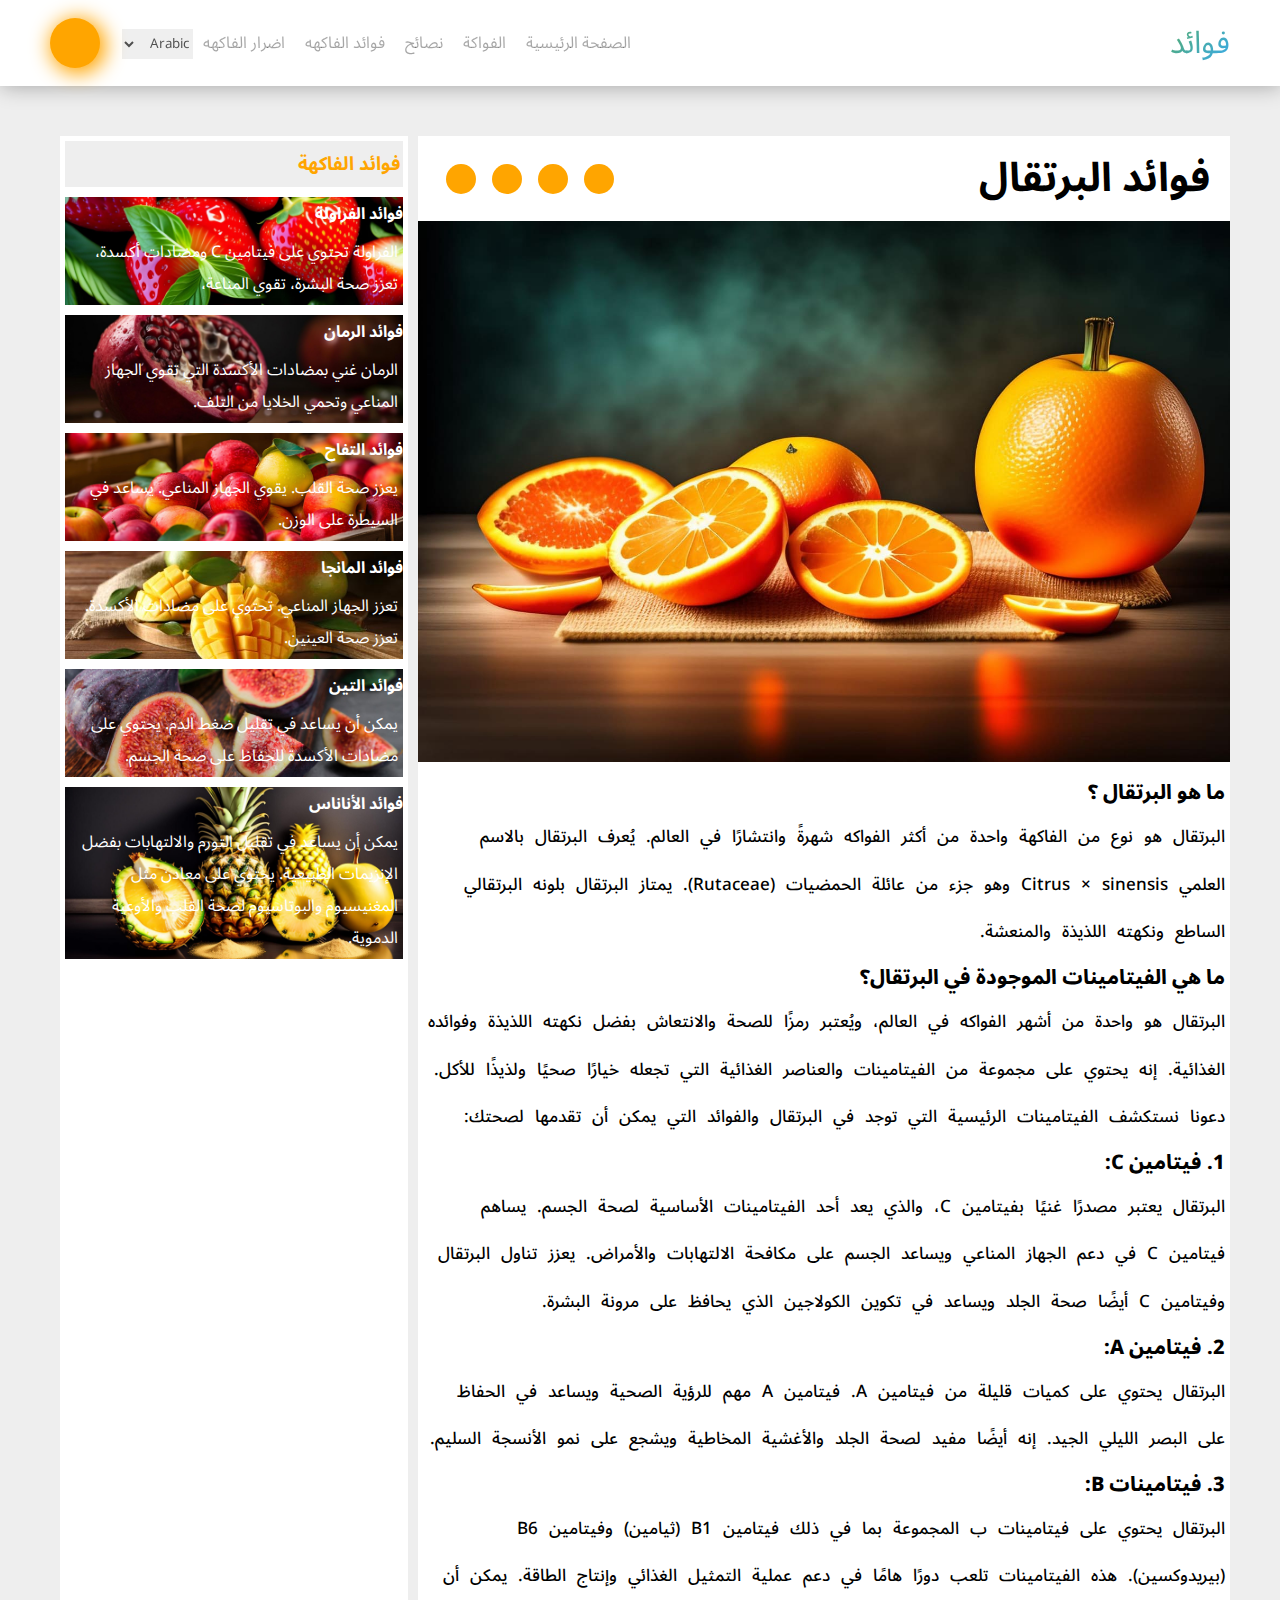
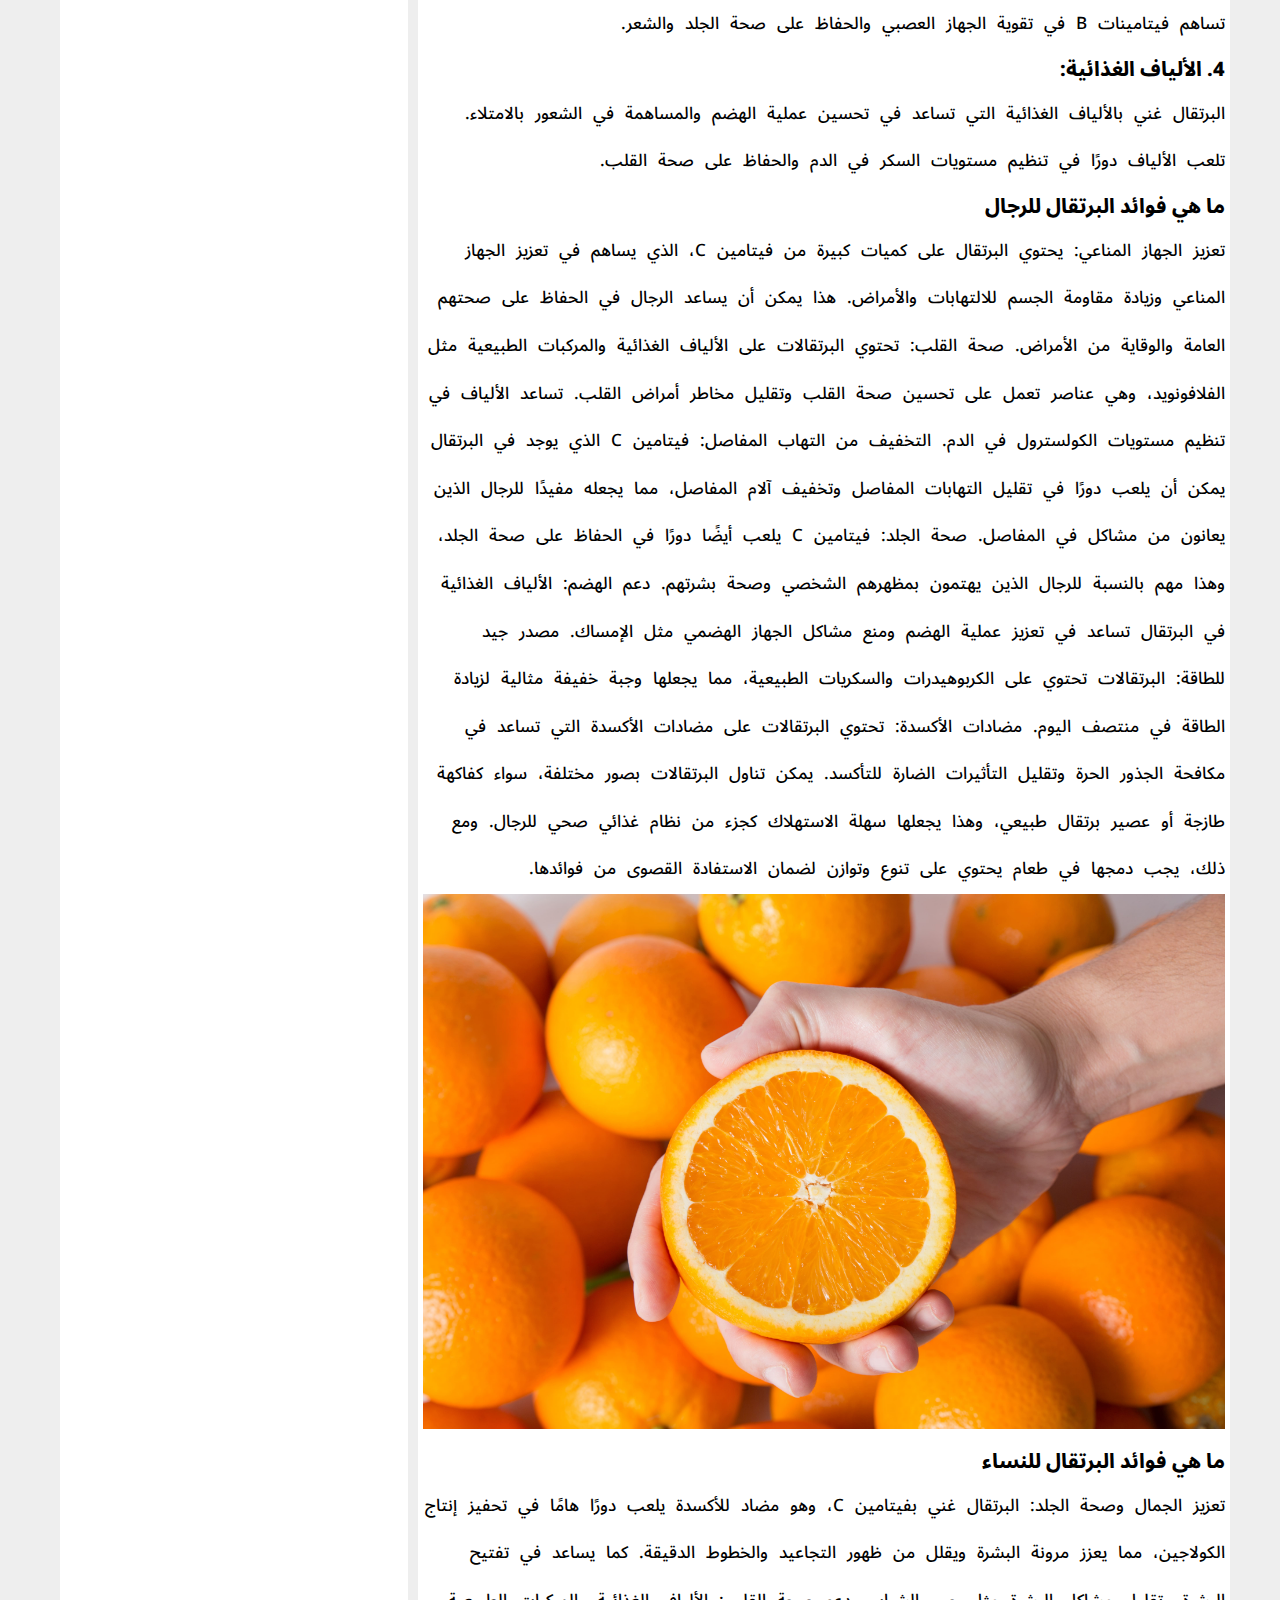
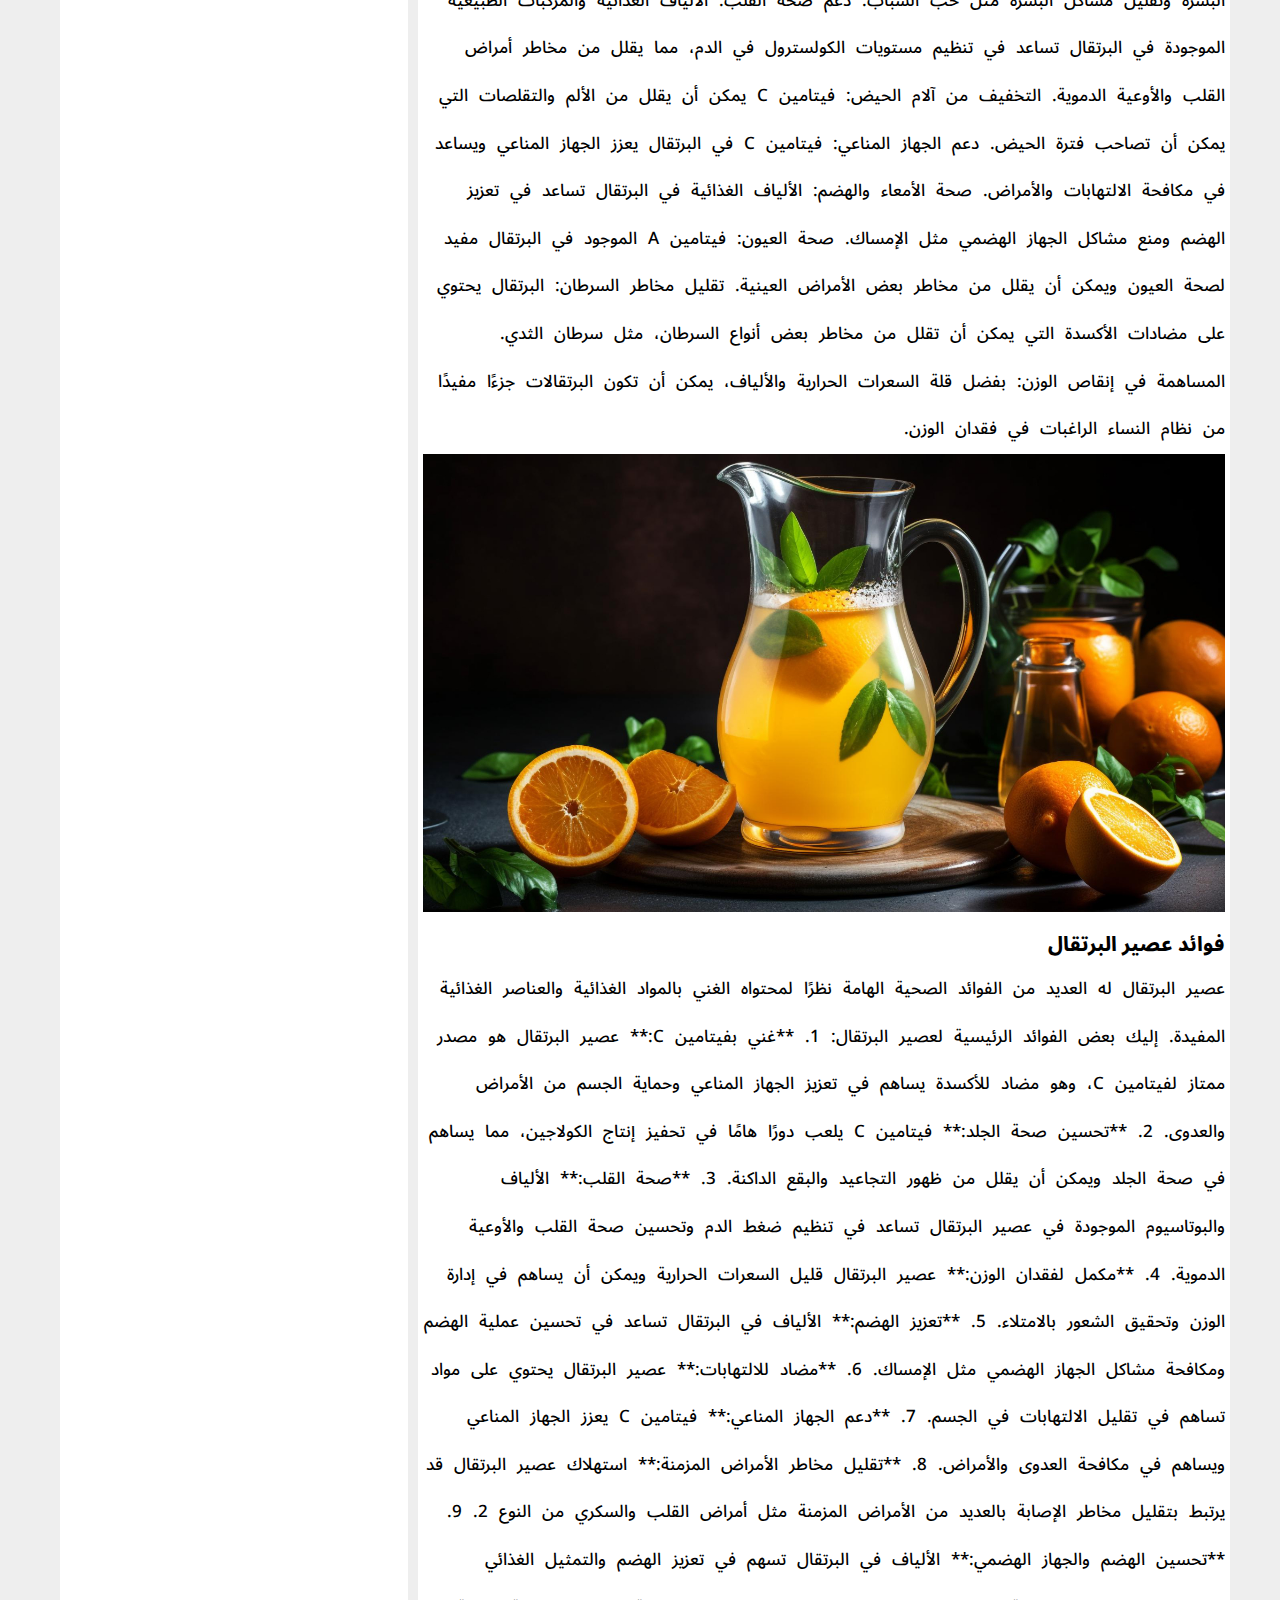
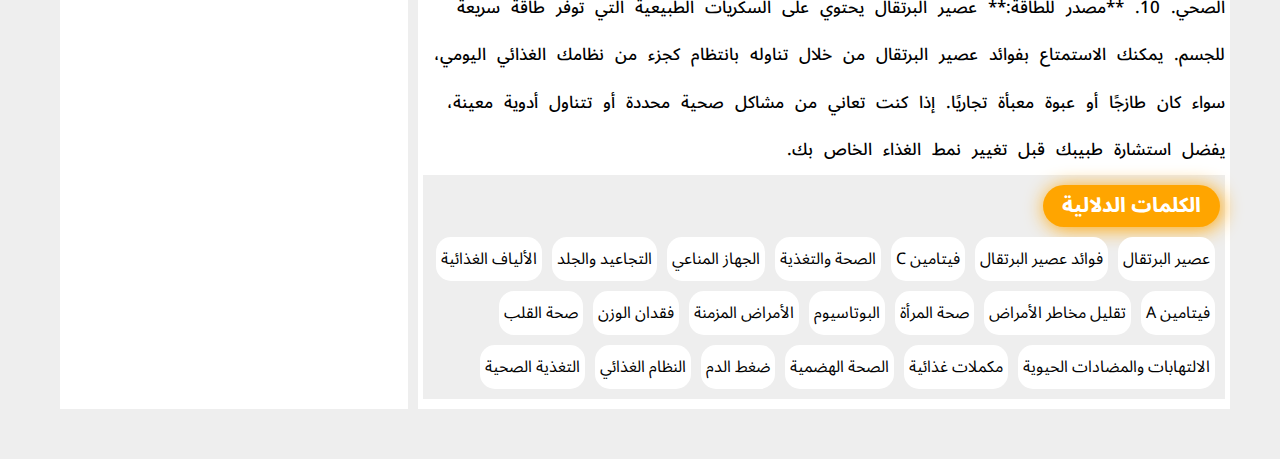
==== index.html @ cec89ca3 "Update index.html" ====
<!DOCTYPE html>
<html lang="en" dir="rtl">

<head>
    <meta charset="UTF-8">
    <meta http-equiv="X-UA-Compatible" content="IE=edge">
    <meta name="viewport" content="width=device-width, initial-scale=1.0">
    <meta name="keywords" content="fawayid,فوائد,فوائد الطعام,فوائد البرتقال,البرتقال,فوائد البرتقال,فوائد البرتقال للحامل,فوائد البرتقال للبشرة,فوائد البرتقال للرجيم,فوائد البرتقال للجسم,فوائد البرتقال على الريق,ما فوائد البرتقال,البرتقال,فوائد عصير البرتقال,فوائد البرتقال للاطفال,فوائد قشر البرتقال,فوائد البرتقال الصحية,فوائد البرتقال للبطن,فوائد البرتقال للحديد,فوائد البرتقال واضراره,فوائد البرتقال للوجه,فوائد البرتقال الاخضر,فوائد البرتقال للعظام,فوائد البرتقال للتخسيس">
    <meta name="description"
        content="استكشف فوائد البرتقال على موقعنا. تعرف على التغذية والفيتامينات والاستخدامات الصحية والمزيد حول هذه الفاكهة اللذيذة. مصدرك الموثوق للمعلومات حول فوائد البرتقال">
    <link href="image/logo.png" rel="shortcut icon" type="image/x-icon">
    <!-- Google fonts -->
    <link rel="preconnect" href="https://fonts.googleapis.com">
    <link rel="preconnect" href="https://fonts.gstatic.com" crossorigin>
    <link
        href="https://fonts.googleapis.com/css2?family=Noto+Sans+Arabic:wght@100;200;300;400;500;600;700;800;900&display=swap"
        rel="stylesheet">
    <!-- Google fonts -->
    <!-- google search console -->
    <meta name="google-site-verification" content="3i0JXcy5_6lZoSIULIXOXVSjyvXF5eClgL_O2r04wRU" />
    <!-- google search console -->
    <!-- fontAwesome -->
    <link rel="stylesheet" href="https://cdnjs.cloudflare.com/ajax/libs/font-awesome/6.4.2/css/all.min.css"
        integrity="sha512-z3gLpd7yknf1YoNbCzqRKc4qyor8gaKU1qmn+CShxbuBusANI9QpRohGBreCFkKxLhei6S9CQXFEbbKuqLg0DA=="
        crossorigin="anonymous" referrerpolicy="no-referrer" />
    <!-- fontAwesome -->
    <!--pintrest-->
    <meta name="p:domain_verify" content="567fb315764d11c21e58f1eda52925be"/>
    <!-- Css file -->
    <link rel="stylesheet" href="CSS/style.css">
    <!-- Css file -->
    <title>fawayid</title>
</head>

<body>
    <header>
        <div class="container">
            <a href="index.html" class="logo">فوائد</a>
            <nav>
                <a href="#" class="X"><i class="fa-regular fa-circle-xmark"></i></a>
                <ul>
                    <li><a href="index.html" data-name="الصفحة الرئيسية">الصفحة الرئيسية</a></li>
                    <li><a href="#" data-name="الفواكة">الفواكة</a></li>
                    <li><a href="#" data-name="نصائح">نصائح</a></li>
                    <li><a href="#" data-name="فوائد الفاكهه">فوائد الفاكهه</a></li>
                    <li><a href="#" data-name="اضرار الفاكهه">اضرار الفاكهه</a></li>
                    <li>
                        <select>
                            <label>
                                <option>Arabic</option>

                            </label>
                            <label>
                                <option>English</option>
                            </label>
                        </select>
                    </li>
                </ul>

                <a href="#" class="d"><i class="fa-regular fa-sun"></i></a>
            </nav>
            <a href="#" class="bars"><i class="fa-solid fa-bars-staggered"></i></a>
        </div>
    </header>
    <div class="landing sec">
        <div class="container">
            <div class="right">
                <div class="head">
                    <h1>فوائد البرتقال</h1>
                    <div class="socil">
                        <a href="https://www.facebook.com/profile.php?id=61550558314764"><i
                                class="fa-brands fa-facebook-f"></i></a>
                        <a href="https://wa.me/message/VEECFUSN2TPTF1"><i class="fa-brands fa-whatsapp"></i></a>
                        <a href="https://instagram.com/avnuhfhj332023?igshid=OGQ5ZDc2ODk2ZA=="><i
                                class="fa-brands fa-instagram"></i></a>
                        <a href="https://twitter.com/Ahmed676476"><i class="fa-brands fa-twitter"></i></a>
                    </div>
                </div>
                <img src="image/orange.jpg" alt="orange" width="100%" height="auto" />
                <div class="body">
                    <h4 class="bold">ما هو البرتقال ؟</h4>
                    <p class="p">البرتقال هو نوع من الفاكهة واحدة من أكثر الفواكه شهرةً وانتشارًا في العالم. يُعرف
                        البرتقال بالاسم
                        العلمي Citrus ×
                        sinensis وهو جزء من عائلة الحمضيات (Rutaceae). يمتاز البرتقال بلونه البرتقالي الساطع ونكهته
                        اللذيذة
                        والمنعشة.
                    </p>
                    <h4 class="bold">ما هي الفيتامينات الموجودة في البرتقال؟</h4>
                    <p class="p">البرتقال هو واحدة من أشهر الفواكه في العالم، ويُعتبر رمزًا للصحة والانتعاش بفضل نكهته
                        اللذيذة وفوائده الغذائية. إنه
                        يحتوي على مجموعة من الفيتامينات والعناصر الغذائية التي تجعله خيارًا صحيًا ولذيذًا للأكل. دعونا
                        نستكشف الفيتامينات
                        الرئيسية التي توجد في البرتقال والفوائد التي يمكن أن تقدمها لصحتك:</p>
                    <h4 class="bold">1. فيتامين C:</h4>
                    <p class="p">البرتقال يعتبر مصدرًا غنيًا بفيتامين C، والذي يعد أحد الفيتامينات الأساسية لصحة الجسم.
                        يساهم فيتامين C في دعم الجهاز المناعي ويساعد الجسم على مكافحة الالتهابات والأمراض.
                        يعزز تناول البرتقال وفيتامين C أيضًا صحة الجلد ويساعد في تكوين الكولاجين الذي يحافظ على مرونة
                        البشرة.
                    </p>
                    <h4 class="bold">2. فيتامين A:</h4>
                    <p class="p">البرتقال يحتوي على كميات قليلة من فيتامين A.
                        فيتامين A مهم للرؤية الصحية ويساعد في الحفاظ على البصر الليلي الجيد.
                        إنه أيضًا مفيد لصحة الجلد والأغشية المخاطية ويشجع على نمو الأنسجة السليم.
                    </p>
                    <h4 class="bold">3. فيتامينات B:</h4>
                    <p class="p">البرتقال يحتوي على فيتامينات ب المجموعة بما في ذلك فيتامين B1 (ثيامين) وفيتامين B6
                        (بيريدوكسين).
                        هذه الفيتامينات تلعب دورًا هامًا في دعم عملية التمثيل الغذائي وإنتاج الطاقة.
                        يمكن أن تساهم فيتامينات B في تقوية الجهاز العصبي والحفاظ على صحة الجلد والشعر.
                    </p>
                    <h4 class="bold">4. الألياف الغذائية:</h4>
                    <p class="p">البرتقال غني بالألياف الغذائية التي تساعد في تحسين عملية الهضم والمساهمة في الشعور
                        بالامتلاء.
                        تلعب الألياف دورًا في تنظيم مستويات السكر في الدم والحفاظ على صحة القلب.
                    </p>
                    <h4 class="bold">ما هي فوائد البرتقال للرجال</h4>
                    <p class="p">تعزيز الجهاز المناعي: يحتوي البرتقال على كميات كبيرة من فيتامين C، الذي يساهم في تعزيز
                        الجهاز المناعي وزيادة مقاومة
                        الجسم للالتهابات والأمراض. هذا يمكن أن يساعد الرجال في الحفاظ على صحتهم العامة والوقاية من
                        الأمراض.

                        صحة القلب: تحتوي البرتقالات على الألياف الغذائية والمركبات الطبيعية مثل الفلافونويد، وهي عناصر
                        تعمل على تحسين صحة القلب
                        وتقليل مخاطر أمراض القلب. تساعد الألياف في تنظيم مستويات الكولسترول في الدم.

                        التخفيف من التهاب المفاصل: فيتامين C الذي يوجد في البرتقال يمكن أن يلعب دورًا في تقليل التهابات
                        المفاصل وتخفيف آلام
                        المفاصل، مما يجعله مفيدًا للرجال الذين يعانون من مشاكل في المفاصل.

                        صحة الجلد: فيتامين C يلعب أيضًا دورًا في الحفاظ على صحة الجلد، وهذا مهم بالنسبة للرجال الذين
                        يهتمون بمظهرهم الشخصي وصحة
                        بشرتهم.

                        دعم الهضم: الألياف الغذائية في البرتقال تساعد في تعزيز عملية الهضم ومنع مشاكل الجهاز الهضمي مثل
                        الإمساك.

                        مصدر جيد للطاقة: البرتقالات تحتوي على الكربوهيدرات والسكريات الطبيعية، مما يجعلها وجبة خفيفة
                        مثالية لزيادة الطاقة في
                        منتصف اليوم.

                        مضادات الأكسدة: تحتوي البرتقالات على مضادات الأكسدة التي تساعد في مكافحة الجذور الحرة وتقليل
                        التأثيرات الضارة للتأكسد.

                        يمكن تناول البرتقالات بصور مختلفة، سواء كفاكهة طازجة أو عصير برتقال طبيعي، وهذا يجعلها سهلة
                        الاستهلاك كجزء من نظام غذائي
                        صحي للرجال. ومع ذلك، يجب دمجها في طعام يحتوي على تنوع وتوازن لضمان الاستفادة القصوى من فوائدها.
                    </p>
                    <img src="image/orange-2.jpg" alt="orange" width="100%" height="auto">
                    <h4 class="bold">ما هي فوائد البرتقال للنساء</h4>
                    <p class="p">تعزيز الجمال وصحة الجلد: البرتقال غني بفيتامين C، وهو مضاد للأكسدة يلعب دورًا هامًا في
                        تحفيز إنتاج الكولاجين، مما يعزز
                        مرونة البشرة ويقلل من ظهور التجاعيد والخطوط الدقيقة. كما يساعد في تفتيح البشرة وتقليل مشاكل
                        البشرة مثل حب الشباب.

                        دعم صحة القلب: الألياف الغذائية والمركبات الطبيعية الموجودة في البرتقال تساعد في تنظيم مستويات
                        الكولسترول في الدم، مما
                        يقلل من مخاطر أمراض القلب والأوعية الدموية.

                        التخفيف من آلام الحيض: فيتامين C يمكن أن يقلل من الألم والتقلصات التي يمكن أن تصاحب فترة الحيض.

                        دعم الجهاز المناعي: فيتامين C في البرتقال يعزز الجهاز المناعي ويساعد في مكافحة الالتهابات
                        والأمراض.

                        صحة الأمعاء والهضم: الألياف الغذائية في البرتقال تساعد في تعزيز الهضم ومنع مشاكل الجهاز الهضمي
                        مثل الإمساك.

                        صحة العيون: فيتامين A الموجود في البرتقال مفيد لصحة العيون ويمكن أن يقلل من مخاطر بعض الأمراض
                        العينية.

                        تقليل مخاطر السرطان: البرتقال يحتوي على مضادات الأكسدة التي يمكن أن تقلل من مخاطر بعض أنواع
                        السرطان، مثل سرطان الثدي.

                        المساهمة في إنقاص الوزن: بفضل قلة السعرات الحرارية والألياف، يمكن أن تكون البرتقالات جزءًا
                        مفيدًا من نظام النساء
                        الراغبات في فقدان الوزن.
                    </p>
                    <img src="image/juice.jpg" alt="juice width=" 100%" height="auto">
                    <h4 class=" bold">فوائد عصير البرتقال</h4>
                    <p class="p">
                        عصير البرتقال له العديد من الفوائد الصحية الهامة نظرًا لمحتواه الغني بالمواد الغذائية والعناصر
                        الغذائية المفيدة. إليك
                        بعض الفوائد الرئيسية لعصير البرتقال:

                        1. **غني بفيتامين C:** عصير البرتقال هو مصدر ممتاز لفيتامين C، وهو مضاد للأكسدة يساهم في تعزيز
                        الجهاز المناعي وحماية
                        الجسم من الأمراض والعدوى.

                        2. **تحسين صحة الجلد:** فيتامين C يلعب دورًا هامًا في تحفيز إنتاج الكولاجين، مما يساهم في صحة
                        الجلد ويمكن أن يقلل من
                        ظهور التجاعيد والبقع الداكنة.

                        3. **صحة القلب:** الألياف والبوتاسيوم الموجودة في عصير البرتقال تساعد في تنظيم ضغط الدم وتحسين
                        صحة القلب والأوعية
                        الدموية.

                        4. **مكمل لفقدان الوزن:** عصير البرتقال قليل السعرات الحرارية ويمكن أن يساهم في إدارة الوزن
                        وتحقيق الشعور بالامتلاء.

                        5. **تعزيز الهضم:** الألياف في البرتقال تساعد في تحسين عملية الهضم ومكافحة مشاكل الجهاز الهضمي
                        مثل الإمساك.

                        6. **مضاد للالتهابات:** عصير البرتقال يحتوي على مواد تساهم في تقليل الالتهابات في الجسم.

                        7. **دعم الجهاز المناعي:** فيتامين C يعزز الجهاز المناعي ويساهم في مكافحة العدوى والأمراض.

                        8. **تقليل مخاطر الأمراض المزمنة:** استهلاك عصير البرتقال قد يرتبط بتقليل مخاطر الإصابة بالعديد
                        من الأمراض المزمنة مثل
                        أمراض القلب والسكري من النوع 2.

                        9. **تحسين الهضم والجهاز الهضمي:** الألياف في البرتقال تسهم في تعزيز الهضم والتمثيل الغذائي
                        الصحي.

                        10. **مصدر للطاقة:** عصير البرتقال يحتوي على السكريات الطبيعية التي توفر طاقة سريعة للجسم.

                        يمكنك الاستمتاع بفوائد عصير البرتقال من خلال تناوله بانتظام كجزء من نظامك الغذائي اليومي، سواء
                        كان طازجًا أو عبوة معبأة
                        تجاريًا. إذا كنت تعاني من مشاكل صحية محددة أو تتناول أدوية معينة، يفضل استشارة طبيبك قبل تغيير
                        نمط الغذاء الخاص بك.
                    </p>
                    <div class="keywords">
                        <h4 class="bold">الكلمات الدلالية</h4>
                        <div class="kywords">
                            <div class="key">عصير البرتقال</div>
                            <div class="key">فوائد عصير البرتقال</div>
                            <div class="key">فيتامين C</div>
                            <div class="key">الصحة والتغذية</div>
                            <div class="key">الجهاز المناعي</div>
                            <div class="key">التجاعيد والجلد</div>
                            <div class="key">الألياف الغذائية</div>
                            <div class="key"> فيتامين A</div>
                            <div class="key">تقليل مخاطر الأمراض</div>
                            <div class="key">صحة المرأة</div>
                            <div class="key">البوتاسيوم</div>
                            <div class="key">الأمراض المزمنة</div>
                            <div class="key">فقدان الوزن</div>
                            <div class="key">صحة القلب</div>
                            <div class="key">الالتهابات والمضادات الحيوية</div>
                            <div class="key">مكملات غذائية</div>
                            <div class="key">الصحة الهضمية</div>
                            <div class="key">ضغط الدم</div>
                            <div class="key">النظام الغذائي</div>
                            <div class="key"> التغذية الصحية</div>
                        </div>
                    </div>
                </div>
            </div>
            <div class="left">
                <div class="head-left">
                    <h3 class="heading-left">فوائد الفاكهة</h3>
                </div>
                <div class="body-left">
                    <a href="f.html" class="card f">
                        <h4 class="head-card">فوائد الفراولة</h4>
                        <div class="card-image">
                            <p class="foot-card">الفراولة تحتوي على فيتامين C ومضادات أكسدة، تعزز صحة البشرة، تقوي
                                المناعة،

                            </p>
                        </div>
                    </a>
                    <a href="card.html" class="card">
                        <h4 class="head-card">فوائد الرمان</h4>
                        <div class="card-image">
                            <p class="foot-card">الرمان غني بمضادات الأكسدة التي تقوي الجهاز المناعي وتحمي الخلايا من
                                التلف.
                            </p>
                        </div>
                    </a>
                    <a href="apple.html" class="card apple">
                        <h4 class="head-card">فوائد التفاح</h4>
                        <div class="card-image">
                            <p class="foot-card">
                                يعزز صحة القلب.
                                يقوي الجهاز المناعي.
                                يساعد في السيطرة على الوزن.
                            </p>
                        </div>
                    </a>
                    <a href="Mango.html" class="card Mango">
                        <h4 class="head-card">فوائد المانجا</h4>
                        <div class="card-image">
                            <p class="foot-card">
                                تعزز الجهاز المناعي.
                                تحتوي على مضادات الأكسدة.
                                تعزز صحة العينين.
                            </p>
                        </div>
                    </a>
                    <a href="Fig.html" class="card Fig">
                        <h4 class="head-card">فوائد التين</h4>
                        <div class="card-image">
                            <p class="foot-card">
                                يمكن أن يساعد في تقليل ضغط الدم.
                                يحتوي على مضادات الأكسدة للحفاظ على صحة الجسم.
                            </p>
                        </div>
                    </a>
                    <a href="Pineapple.html" class="card Pineapple">
                        <h4 class="head-card">فوائد الأناناس</h4>
                        <div class="card-image">
                            <p class="foot-card">
                                يمكن أن يساعد في تقليل التورم والالتهابات بفضل الإنزيمات الطبيعية.
                                يحتوي على معادن مثل المغنيسيوم والبوتاسيوم لصحة القلب والأوعية الدموية.
                            </p>
                        </div>
                    </a>
                </div>
            </div>
        </div>
    </div>
    <script type="text/javascript"> var infolinks_pid = 3407389; var infolinks_wsid = 0; </script> <script type="text/javascript" src="//resources.infolinks.com/js/infolinks_main.js"></script>
    <!-- script file -->
    <script src="JS/script.js"></script>
    <!-- script file -->
</body>

</html>
---- CSS/style.css ----
* {
    margin: 0;
    padding: 0;
    box-sizing: border-box;
    text-decoration: none;
    list-style: none;
    font-family: 'Noto Sans Arabic', sans-serif;
}

:root {
    --main-color: orange;
}

.container {
    padding: 50px 50px;
}

@media (max-width:574px) {
    .container {
        padding: 50px 10px;
    }
}

@media (max-width:519px) {
    .container {
        padding: 50px 0;
    }
}

.sec {
    width: 100%;
}

body.dark {
    background: #000c18;
}

body.f {
    --main-color: #f50912;
}

header {
    background: #fff;
    box-shadow: 1px 1px 20px 0px rgb(0 0 0 / 30%);
    backdrop-filter: blur(10px);
    z-index: 1000;
    position: fixed;
    width: 100%;
}

header .container {
    width: 100%;
    display: flex;
    align-items: center;
    justify-content: space-between;
    padding: 10px 50px;
}

header .container .logo {
    font-size: 31px;
    background: -webkit-linear-gradient(315deg, #4fab81 25%, #36abff);
    -webkit-background-clip: text;
    -webkit-text-fill-color: transparent;
    animation: 5s anmate linear infinite;
    transition: .3s;
}

header nav {
    display: flex;
}

header nav ul {
    display: flex;
    align-items: center;
}

header nav ul li a {
    position: relative;
    padding: 10px;
    color: #00000059;
    transition: .3s;
}

header nav ul li a::before {
    content: "";
    background: var(--main-color);
    position: absolute;
    box-shadow: 3px 3px 10px var(--main-color);
    inset: 0;
    height: 3px;
    width: 0;
    overflow: hidden;
    transition: .5s;
}

header nav ul li a:hover {
    color: var(--main-color);
}

header nav ul li a:hover::before {
    width: 100%;
}

header li select {
    width: 71px;
    outline: none;
    color: #000000ab;
    border: 0;
}

header li select option {
    color: var(--main-color);
}

header nav .d {
    font-size: 22px;
    width: 50px;
    height: 50px;
    align-items: center;
    justify-content: center;
    display: flex;
    background: var(--main-color);
    color: #fff;
    border-radius: 50%;
    box-shadow: 3px 3px 20px 3px var(--main-color);
    margin-right: 22px
}

header nav .X {
    width: 35px;
    height: 35px;
    background: var(--main-color);
    display: none;
    box-shadow: 0px 2px 20px #157eb9;
    align-items: center;
    color: #fff;
    font-size: 30px;
    border-radius: 50%;
    justify-content: center;
}

header .bars {
    font-size: 25px;
    color: var(--main-color);
    display: none;
}

@media (max-width:808px) {
    header .container {
        padding: 10px 30px;
    }
}

@media (max-width:768px) {
    header .container {
        padding: 10px;
    }
}

@media (max-width:728px) {
    header .container {
        padding: 10px 20px;
    }

    header .container .bars {
        display: block;
    }

    header nav .X {
        display: flex;
        position: absolute;
        top: 20px;
        right: 25px;
        font-size: 40px;
    }

    header nav {
        display: flex;
        position: absolute;
        inset: 0;
        width: 100%;
        height: 100vh;
        align-items: center;
        justify-content: center;
        background: linear-gradient(45deg, #673ab7, #00bcd4);
        flex-direction: column;
        transform: translate(-800px, 0);
        transition: .3s;
    }

    header nav.active {
        transform: translate(0, 0);
    }

    header nav ul {
        display: flex;
        flex-direction: column;
        align-items: center;
        justify-content: space-evenly;
        height: 60%;
    }

    header nav .d {
        position: absolute;
        left: 20px;
        top: 15px;
    }

    header nav ul li a {
        color: #00e7ff;
    }
}

.landing {
    position: relative;
    top: 86px;
    background: #eee;
}

.landing .container {
    display: flex;
    width: 100%;
    height: 100%;
}

body.dark .landing .container {
    background-color: rgba(4, 14, 43, 0.945);
}

.landing .container .left {
    width: 30%;
    padding: 5px;
    background: #fff;
    margin: 0 10px;
}

.landing .container .left .head-left {
    background-color: #eee;
}

.landing .container .left .head-left .heading-left {
    color: var(--main-color);
    padding: 3px;
}

.landing .container .right {
    width: 70%;
    display: flex;
    flex-direction: column;
    justify-content: center;
    background: #fff;
}

.landing .container .right .head {
    display: flex;
    align-items: center;
    justify-content: space-between;
    padding: 0 20px;
}

.landing .container .right .head h1 {
    font-size: 40px;
    color: #000;
}

.landing .container .right .head .socil {
    display: flex;
    align-items: center;
}

.landing .container .right .head .socil a {
    width: 30px;
    height: 30px;
    background-color: var(--main-color);
    border-radius: 50%;
    display: flex;
    align-items: center;
    justify-content: center;
    color: #fff;
    margin: 0 8px;
}

.landing .container img {
    width: 100%;
}

.landing .container .right .body {
    padding: 10px 5px;
}

.landing .container .right .body .bold {
    font-size: 20px;
    font-weight: 800;
}

.landing .container .right .body .p {
    font-size: 17px;
    word-spacing: 7px;
    font-weight: 500;
    line-height: 2.8;
}

.landing .container .right .body .keywords {
    padding: 5px;
    background-color: #eee;
}

.landing .container .right .body .keywords h4 {
    color: #fff;
    width: 177px;
    border-radius: 30px;
    text-align: center;
    background-color: var(--main-color);
    box-shadow: 2px 2px 20px var(--main-color);
    margin: 5px 0;
}

.landing .container .right .body .keywords .kywords {
    display: flex;
    flex-wrap: wrap;
    align-items: center;
}

.landing .container .right .body .keywords .key {
    padding: 5px;
    background: #fff;
    margin: 5px;
    border-radius: 15px;
}

@media (max-width:749px) {
    .landing .container {
        flex-direction: column;
    }

    .landing .container .right,
    .landing .container .left {
        width: 100%;
    }
}

@media (max-width:474px) {
    .landing .container .right .head h2 {
        font-size: 30px;
    }
}

@media (max-width:418px) {
    .landing .container .right .head h2 {
        font-size: 26px;
    }
}

@media (max-width:398px) {
    .landing .container .right .head {
        padding: 0 5px;
    }
}

@media (max-width:368px) {
    .landing .container .right .head .socil a {
        margin: 0 5px;
    }
}

.landing .container .left .card {
    width: 100%;
    overflow: hidden;
    background: #fff;
    display: flex;
    transition: .3s;
    flex-direction: column;
    margin: 10px 0;
    background-image: url("../image/rowman.jpg");
    background-position: center;
    background-size: 100%;
    cursor: pointer;
}

.landing .container .left .card.f {
    background-image: url("../image/fraw.jpg");
}

.landing .container .left .card.apple {
    background-image: url("../image/apple.jpg");
}

.landing .container .left .card.Mango {
    background-image: url("../image/Mango.jpg");

}

.landing .container .left .card.orange {
    background-image: url("../image/orange-2.jpg");

}

.landing .container .left .card.Fig {
    background-image: url("../image/fig.jpg");
}

.landing .container .left .card.Pineapple {
    background-image: url("../image/Pineapple.jpg");
}

.landing .container .left .card p {
    font-size: 16px;
    line-height: 2;
    margin: 5px;
    color: #fff;
}

.landing .container .left .card h4 {
    color: #fff;
}

@media (max-width: 1036px) {
    .landing .container {
        flex-direction: column;
        align-items: center;
    }

    .landing .container .right {
        width: 100%;
        /* order: 1; */
    }

    .landing .container .left {
        width: 100%;
        margin: 10px 10px;
    }

    .landing .container .left .card {
        min-height: 141px;
        justify-content: space-evenly;
    }
}

/* anmation  */
@keyframes anmate {
    10% {
        background: -webkit-linear-gradient(315deg, #18573b 25%, #0095ff);
        -webkit-background-clip: text;
        -webkit-text-fill-color: transparent;
    }

    50% {
        background: -webkit-linear-gradient(315deg, #2e59b6 25%, #172ad8);
        -webkit-background-clip: text;
        -webkit-text-fill-color: transparent;
    }

    100% {
        background: -webkit-linear-gradient(315deg, #4fab81 25%, #a412dd);
        -webkit-background-clip: text;
        -webkit-text-fill-color: transparent;
    }
}

/* anmation */
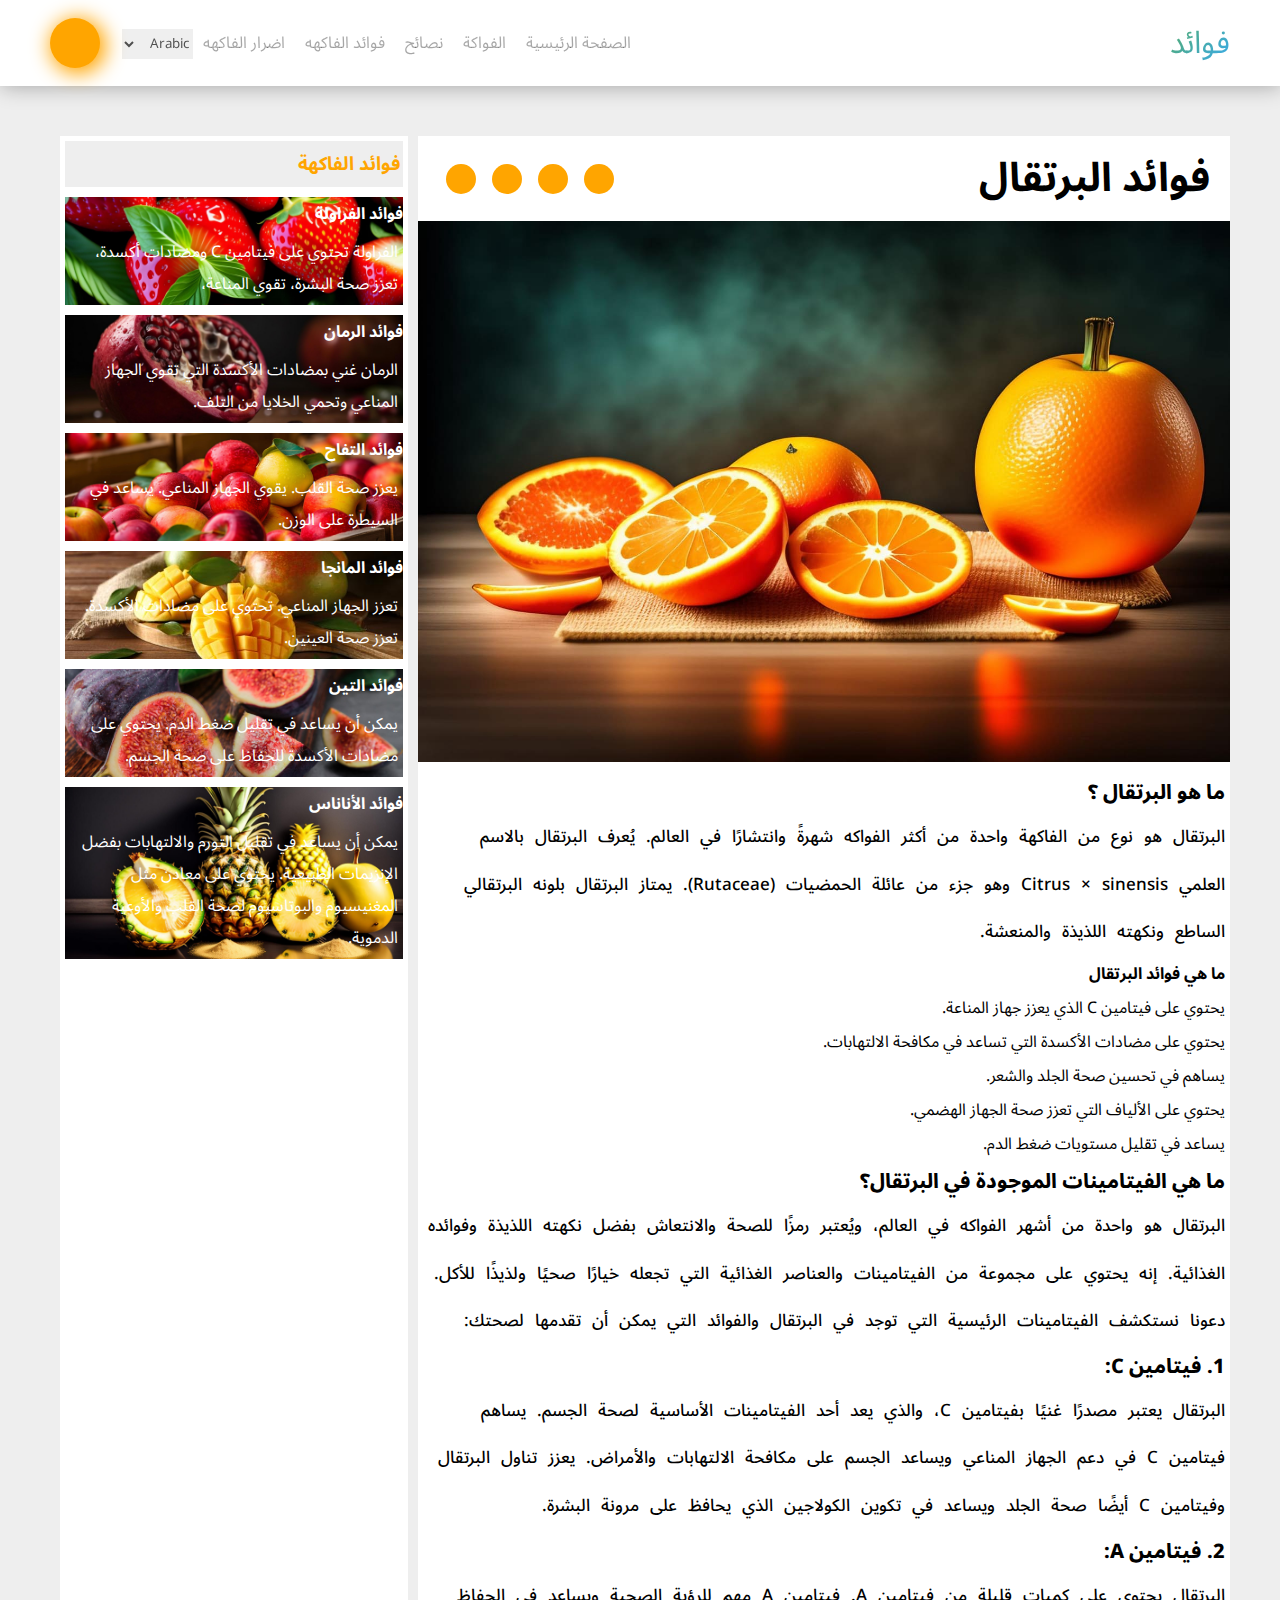
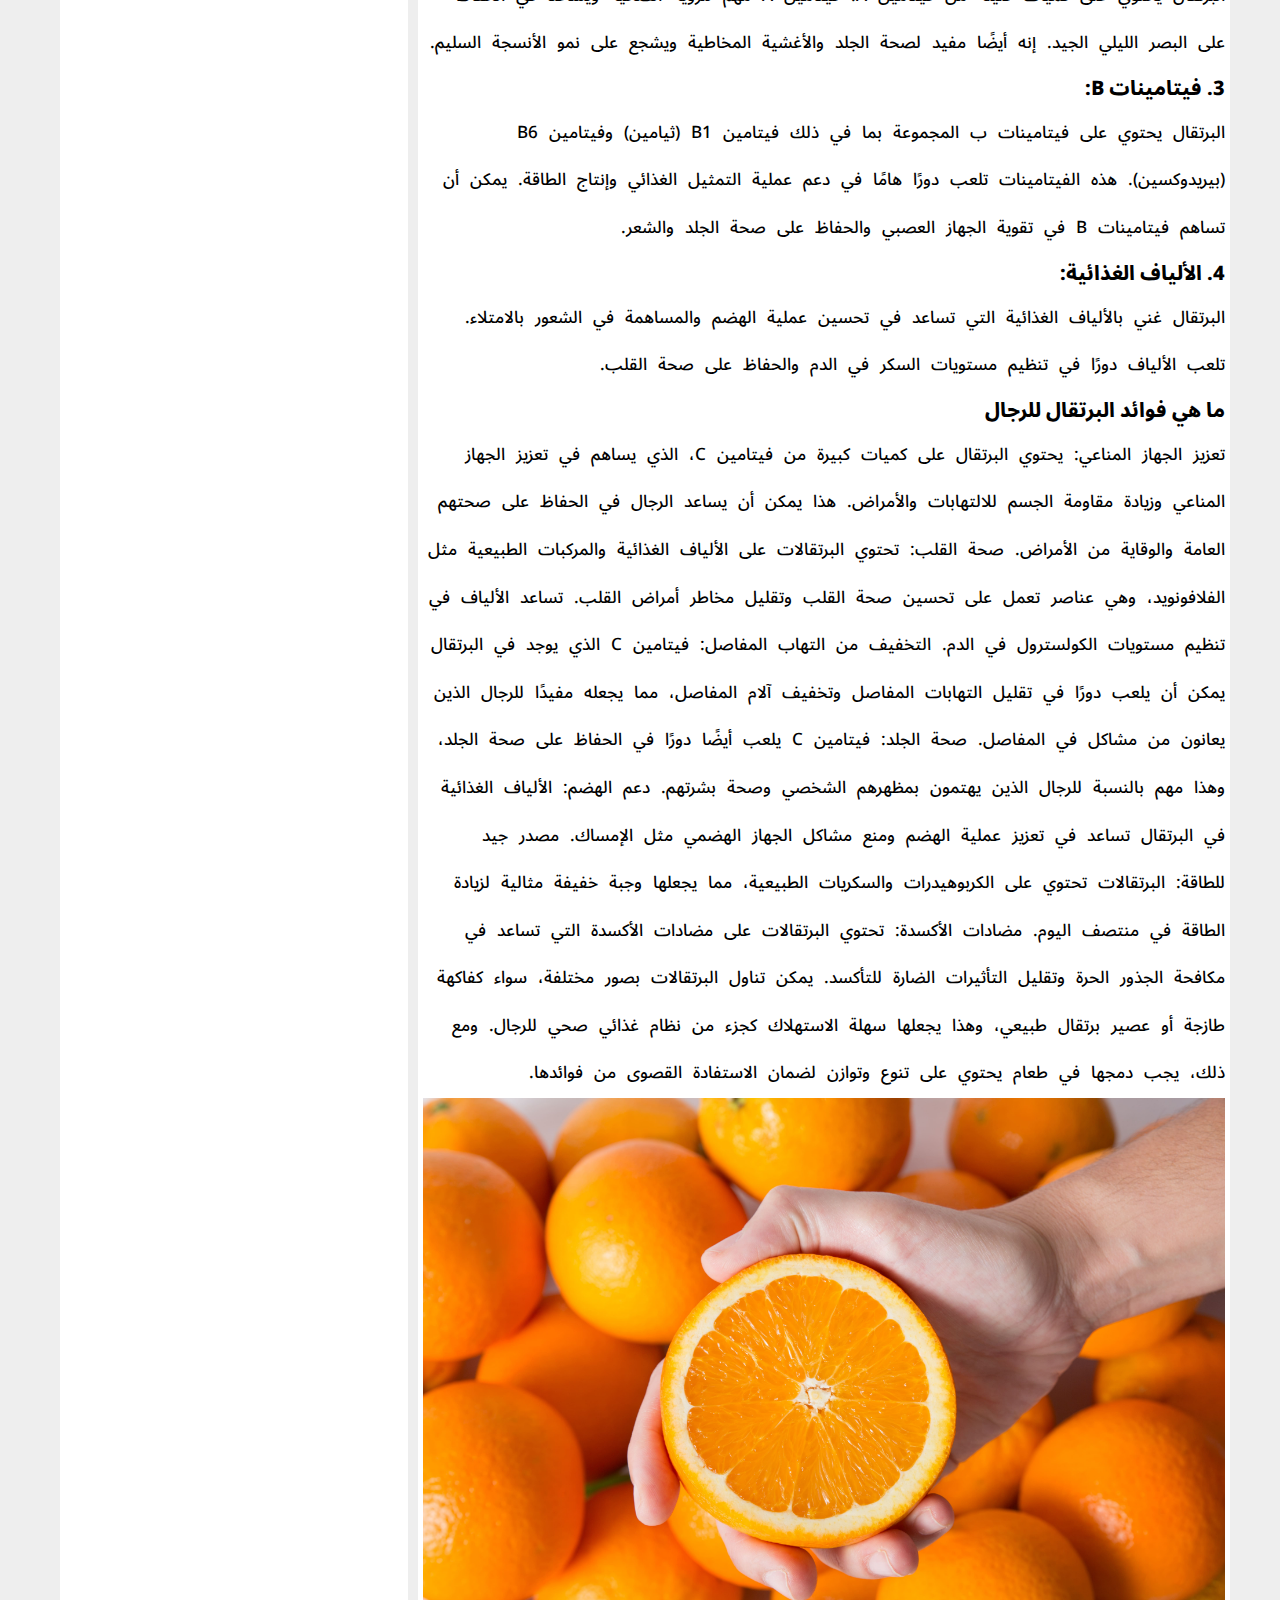
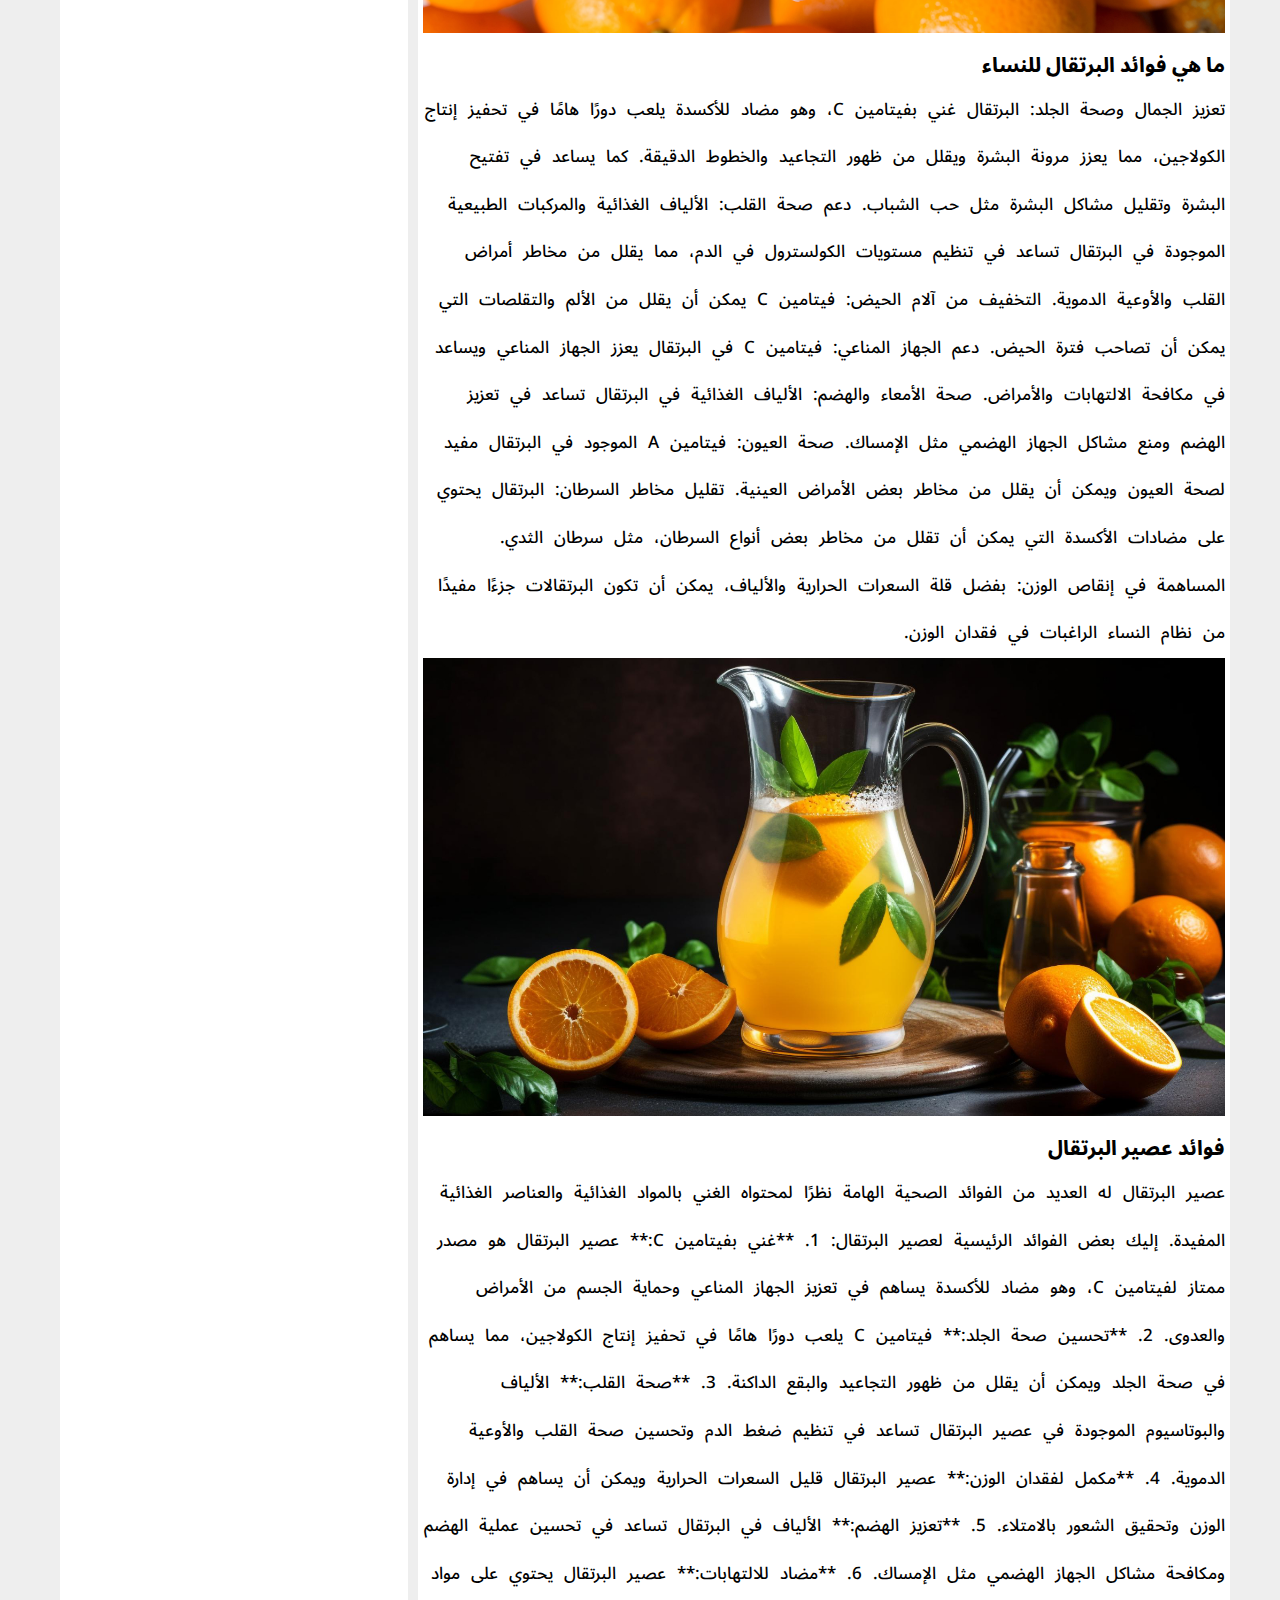
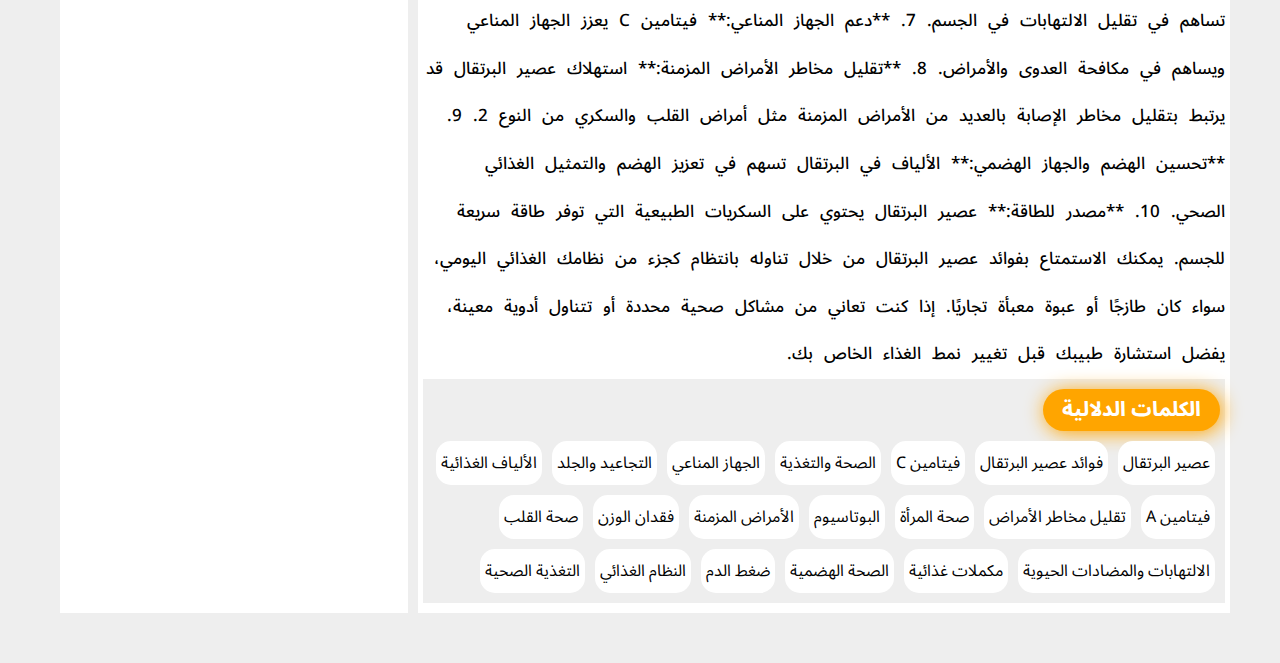
==== commit d0bc2061: "Update index.html" ====
--- a/index.html
+++ b/index.html
@@ -86,6 +86,14 @@
                         اللذيذة
                         والمنعشة.
                     </p>
+                    <h4>ما هي فوائد البرتقال</h4>
+                    <ul>
+  <li>يحتوي على فيتامين C الذي يعزز جهاز المناعة.</li>
+  <li>يحتوي على مضادات الأكسدة التي تساعد في مكافحة الالتهابات.</li>
+  <li>يساهم في تحسين صحة الجلد والشعر.</li>
+  <li>يحتوي على الألياف التي تعزز صحة الجهاز الهضمي.</li>
+  <li>يساعد في تقليل مستويات ضغط الدم.</li>
+</ul>
                     <h4 class="bold">ما هي الفيتامينات الموجودة في البرتقال؟</h4>
                     <p class="p">البرتقال هو واحدة من أشهر الفواكه في العالم، ويُعتبر رمزًا للصحة والانتعاش بفضل نكهته
                         اللذيذة وفوائده الغذائية. إنه
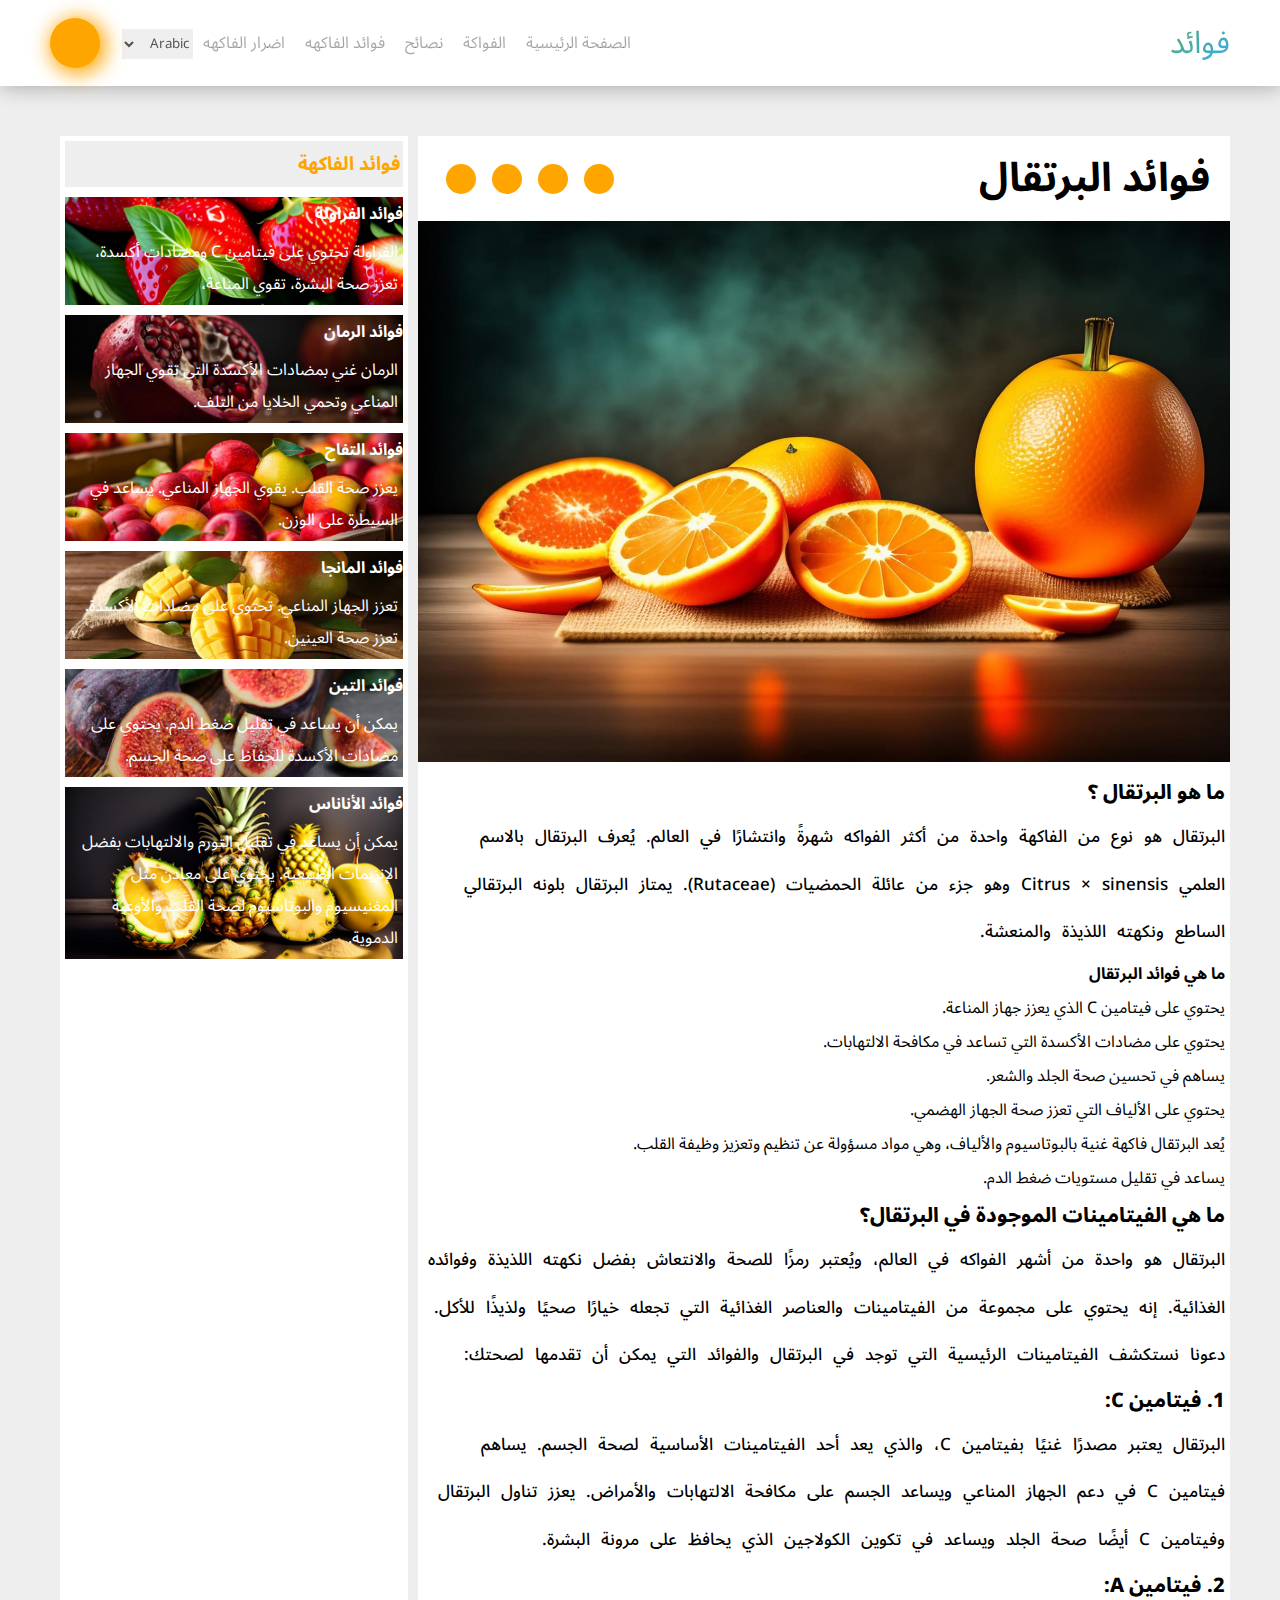
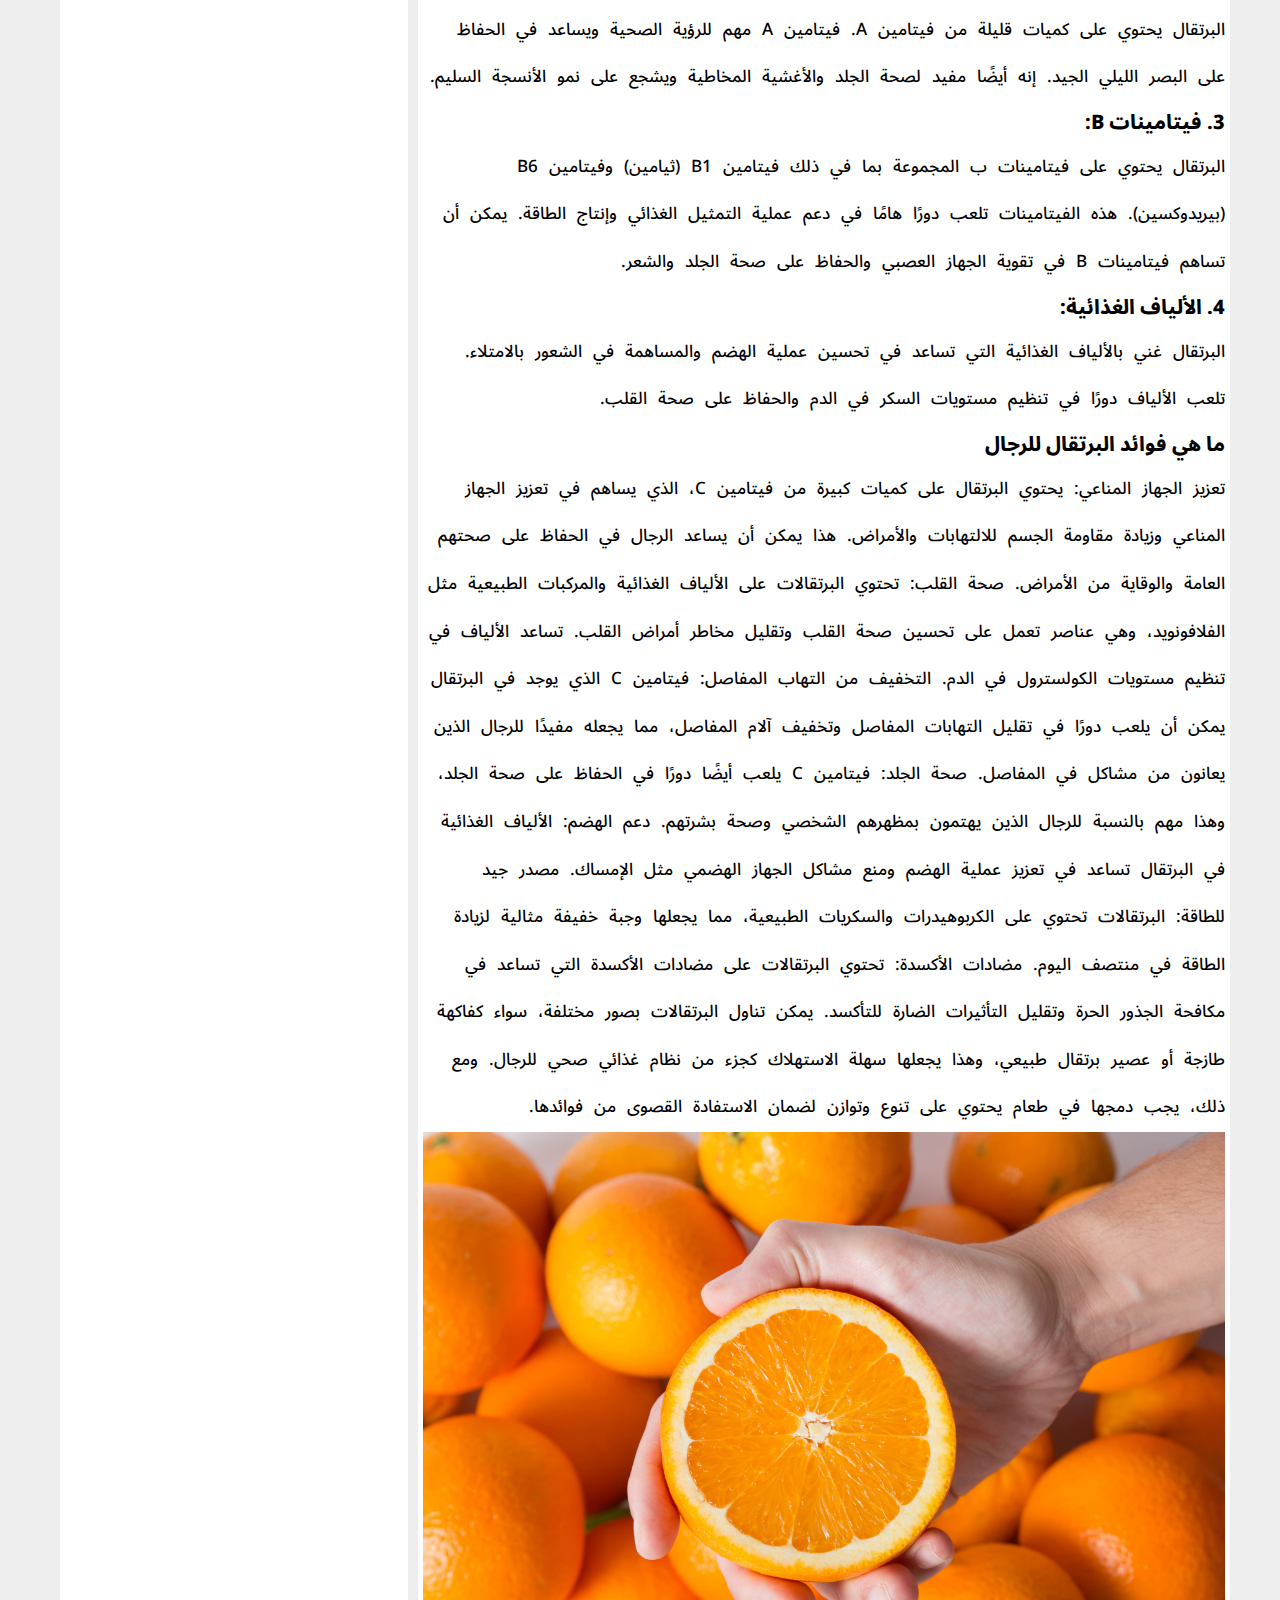
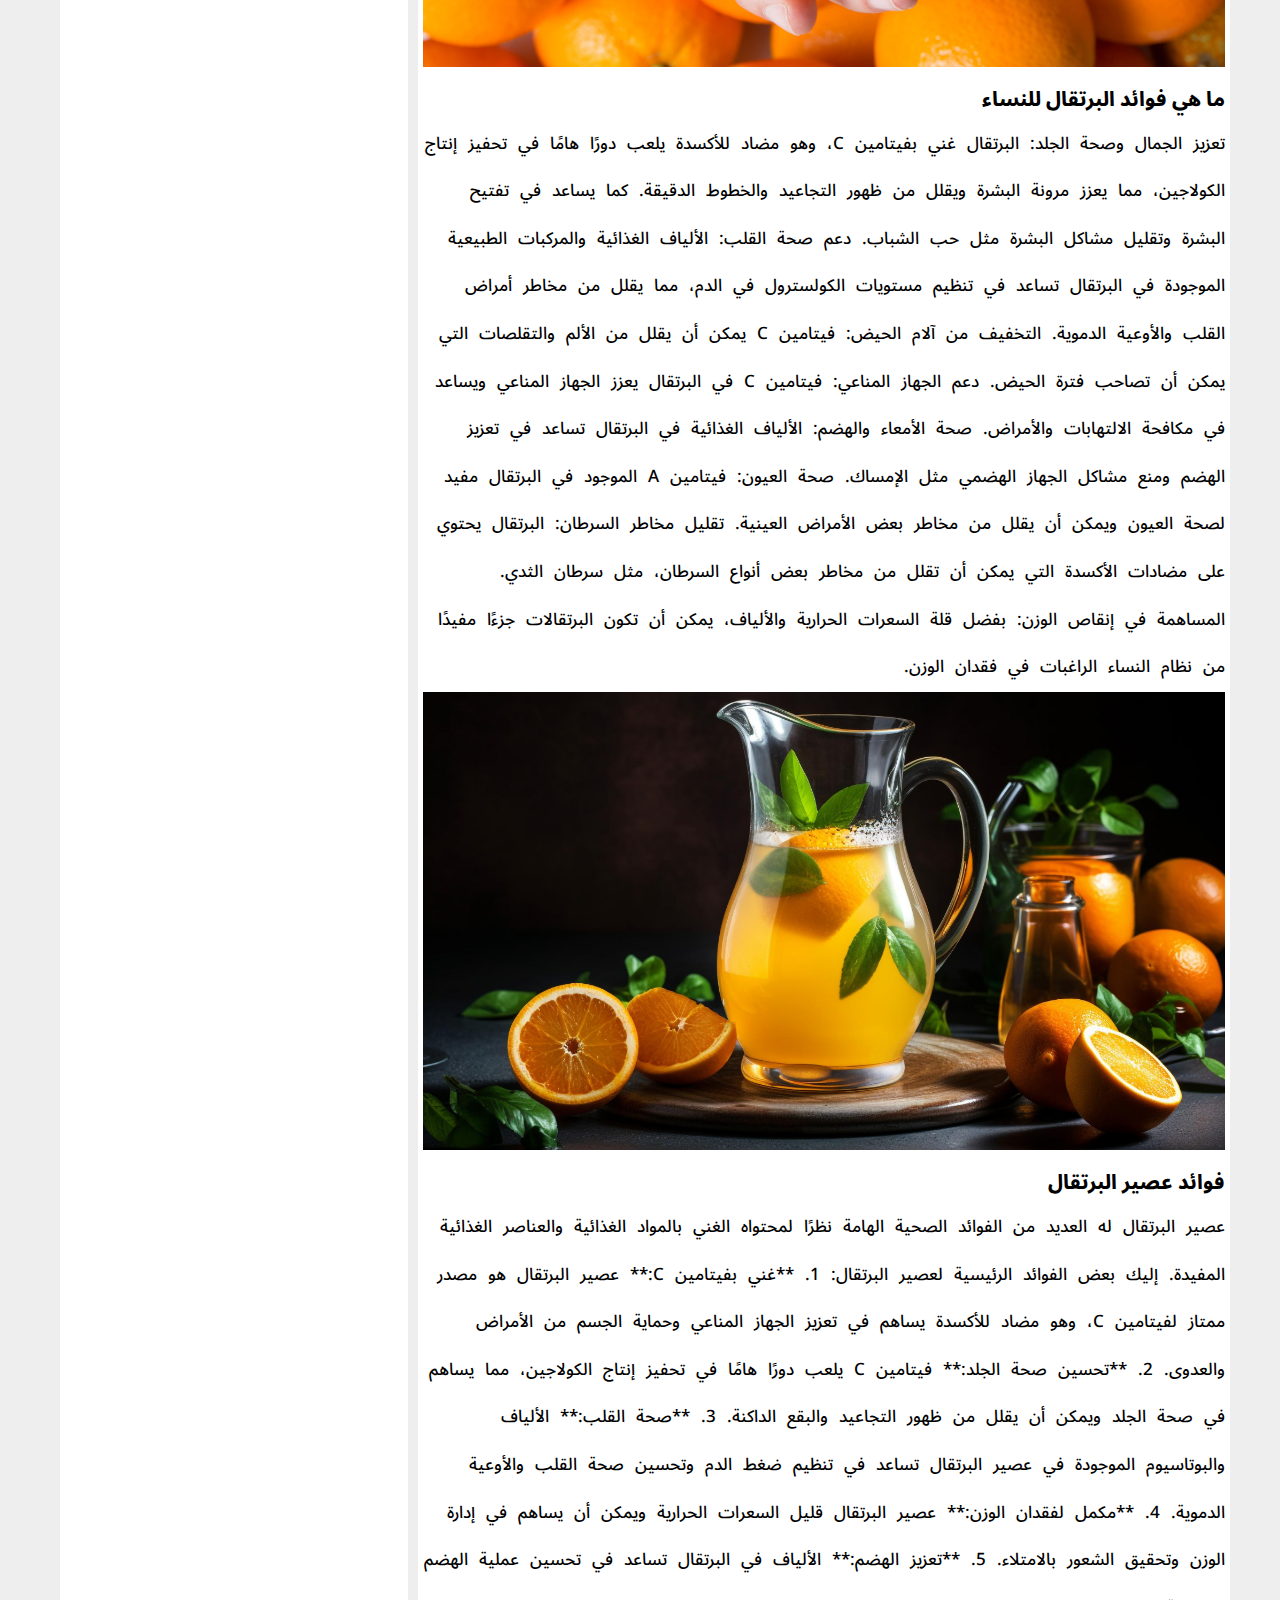
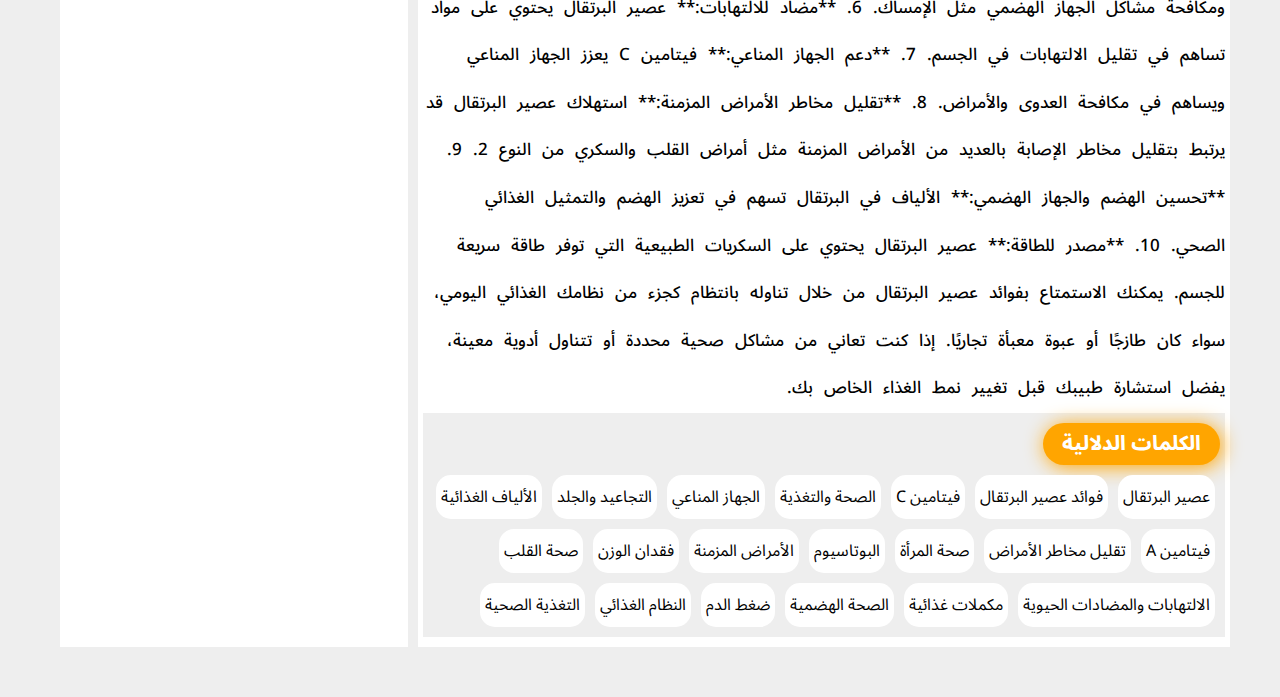
==== commit ef6ee540: "Update index.html" ====
--- a/index.html
+++ b/index.html
@@ -92,6 +92,7 @@
   <li>يحتوي على مضادات الأكسدة التي تساعد في مكافحة الالتهابات.</li>
   <li>يساهم في تحسين صحة الجلد والشعر.</li>
   <li>يحتوي على الألياف التي تعزز صحة الجهاز الهضمي.</li>
+                        <li>يُعد البرتقال فاكهة غنية بالبوتاسيوم والألياف، وهي مواد مسؤولة عن تنظيم وتعزيز وظيفة القلب.</li>
   <li>يساعد في تقليل مستويات ضغط الدم.</li>
 </ul>
                     <h4 class="bold">ما هي الفيتامينات الموجودة في البرتقال؟</h4>
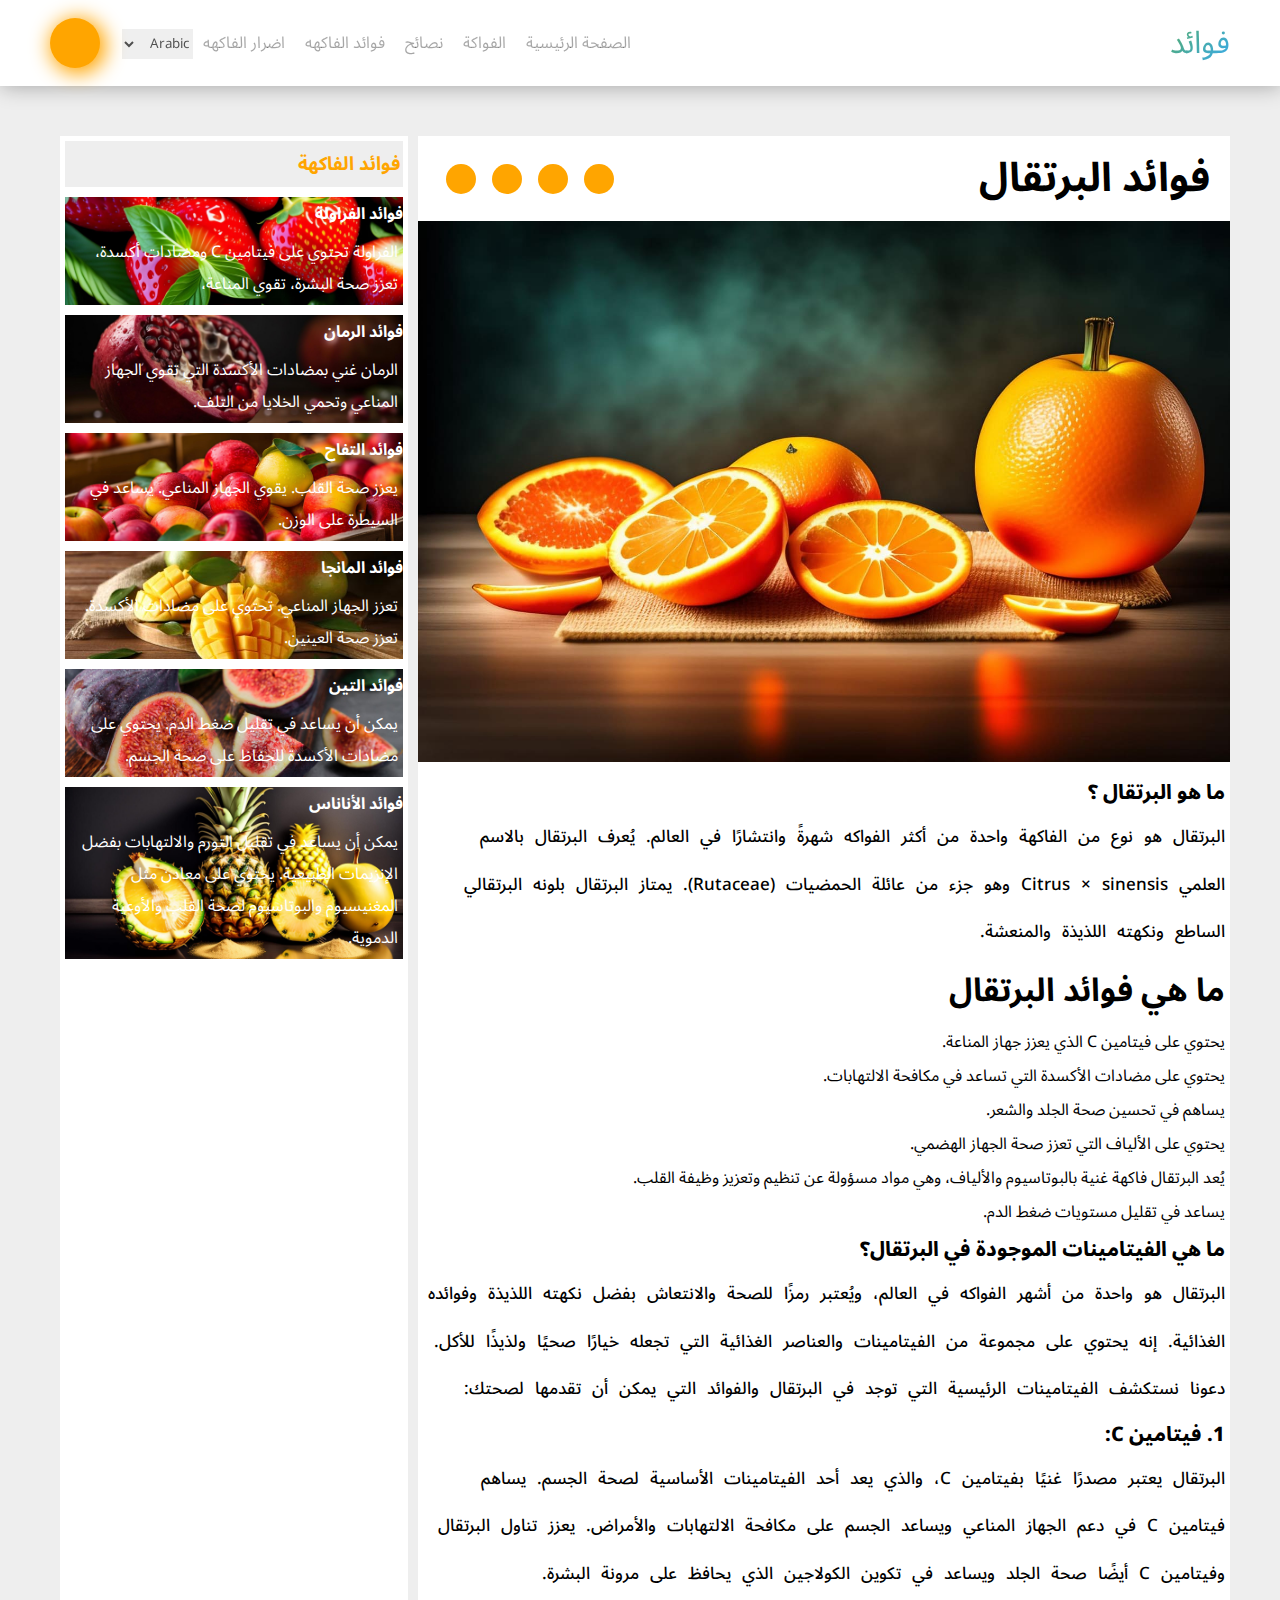
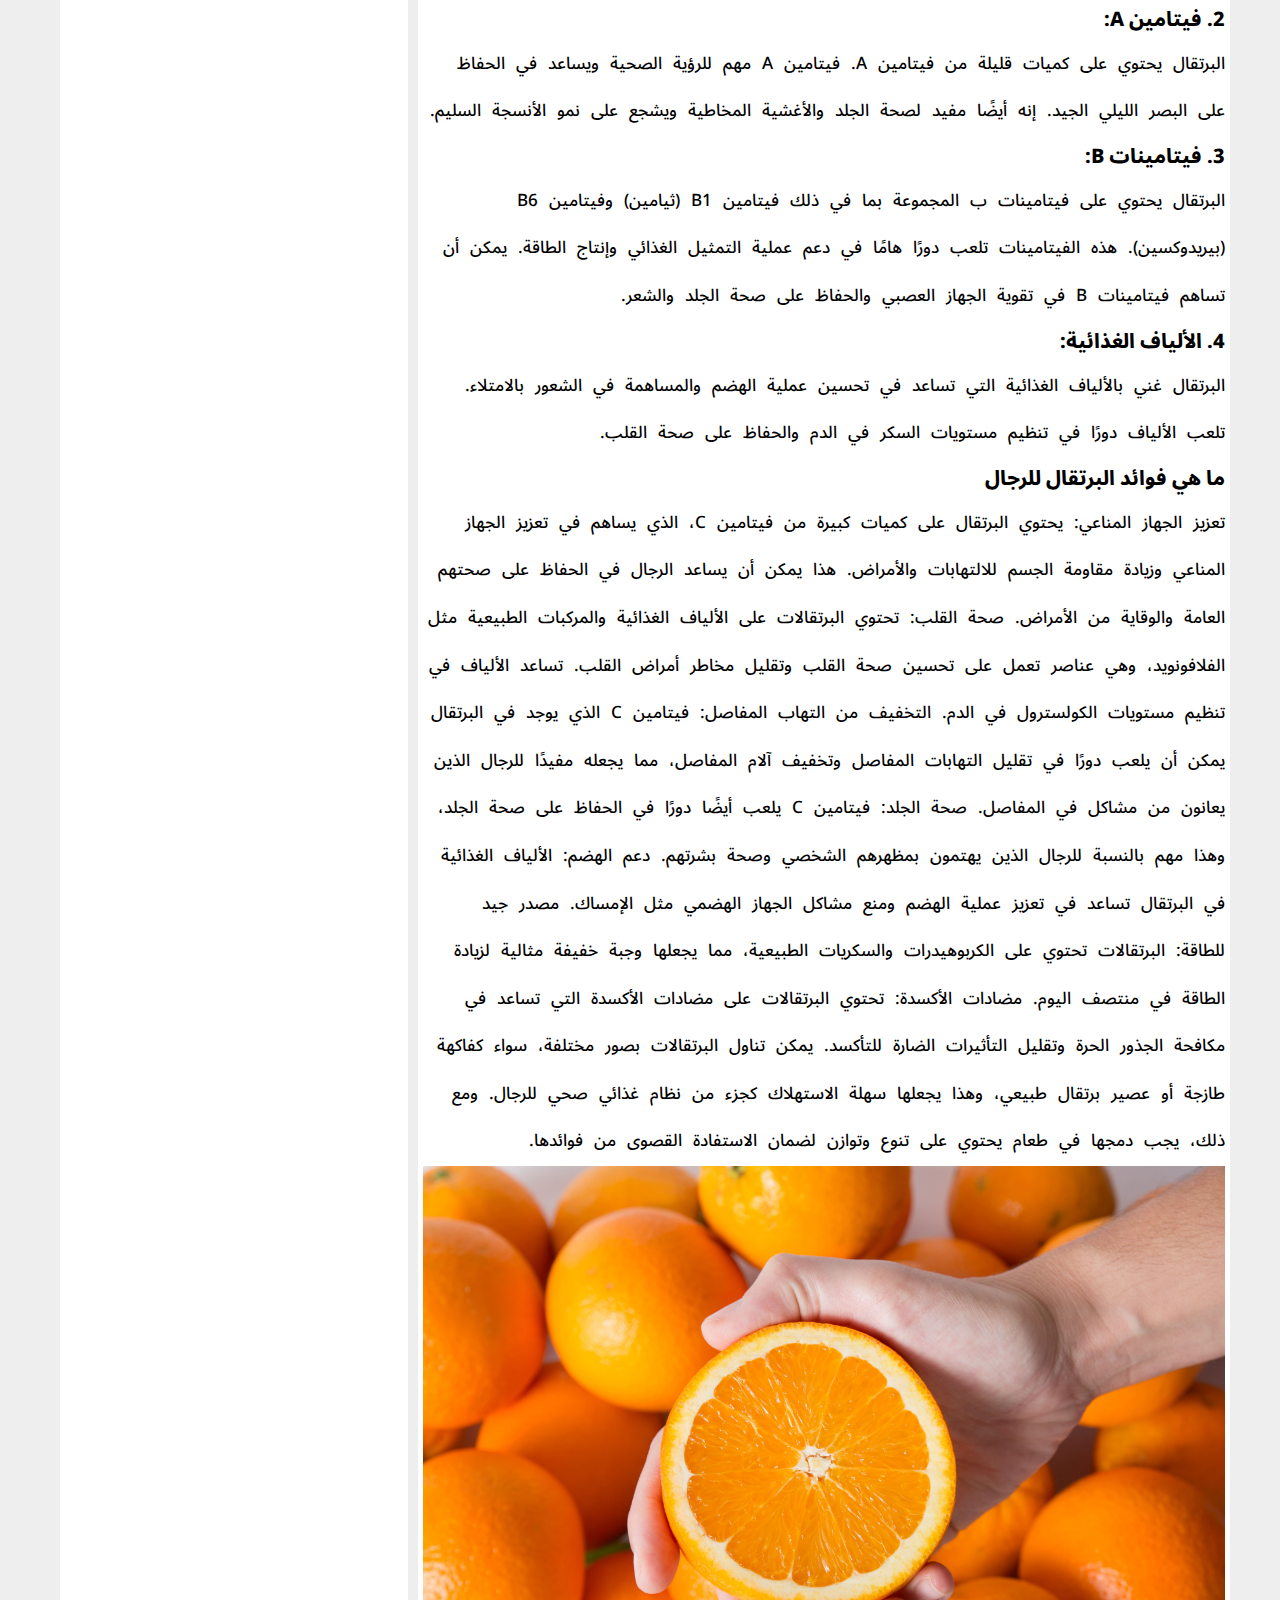
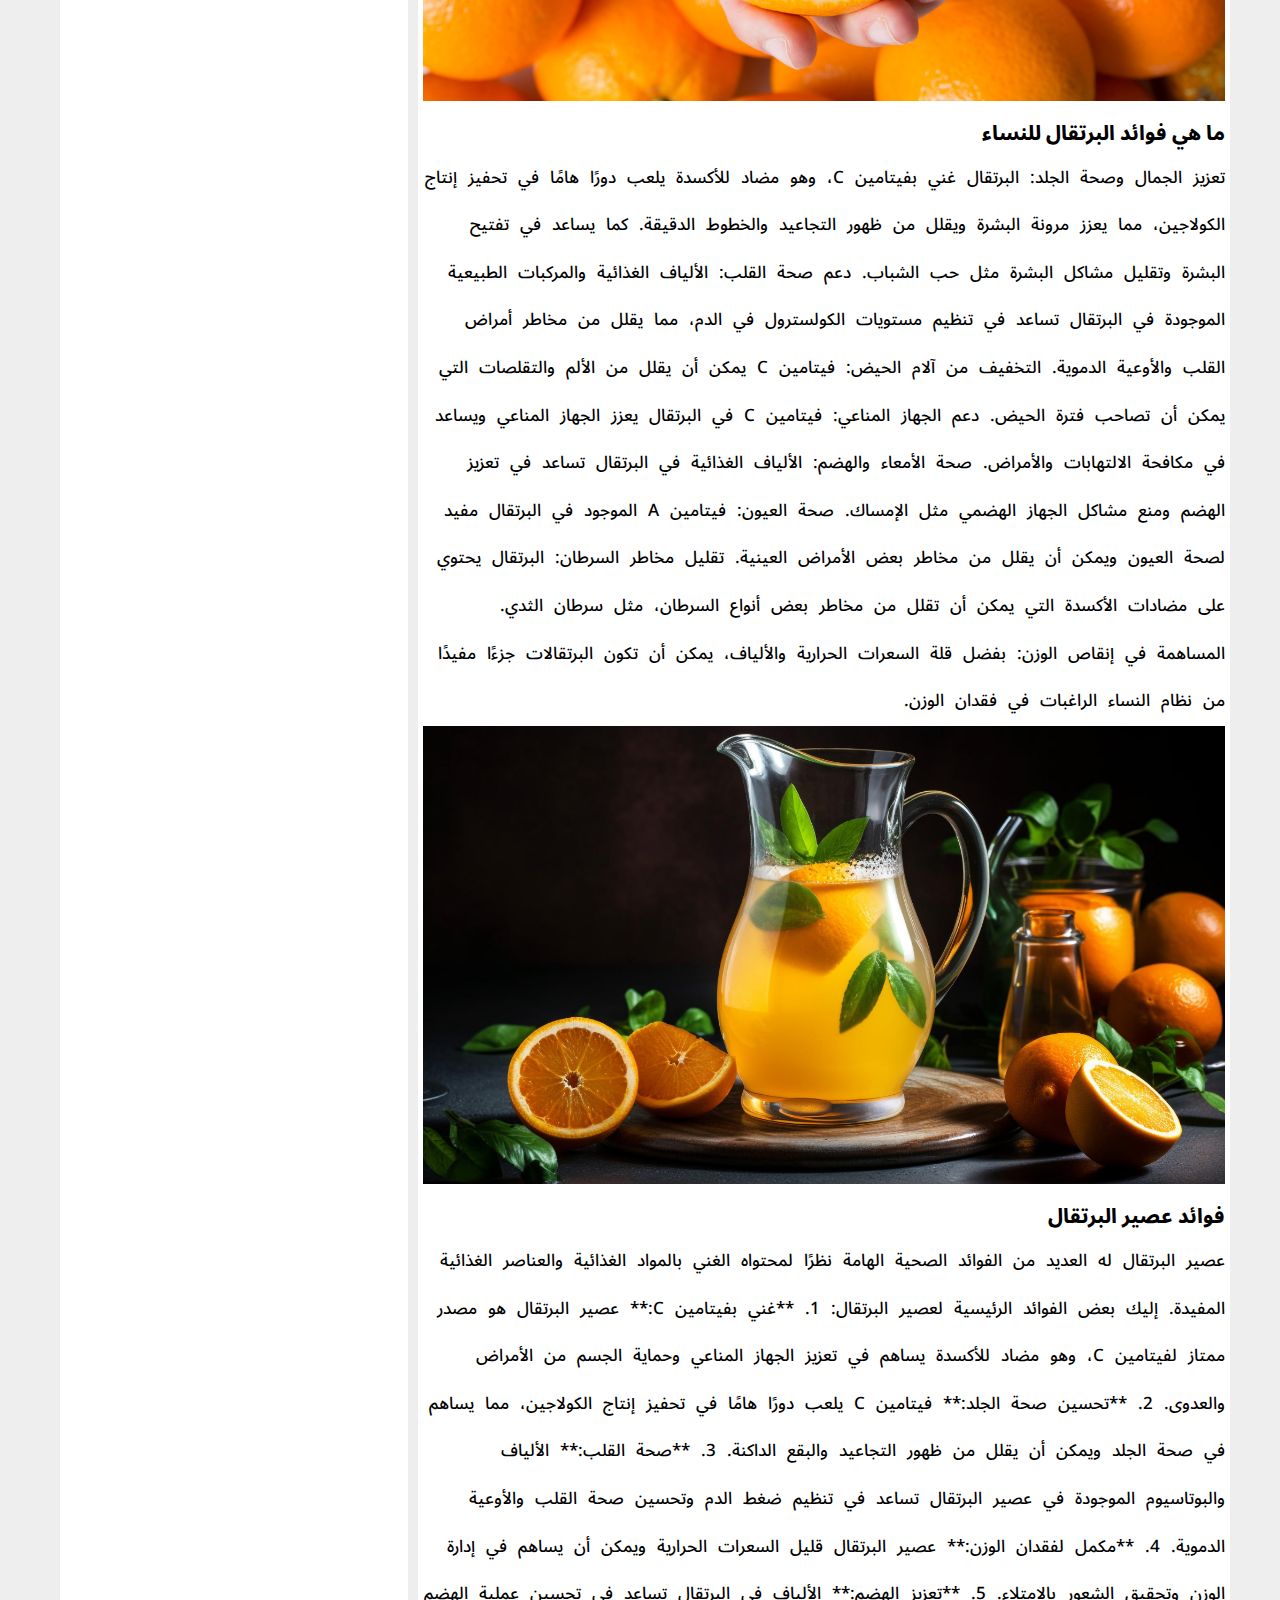
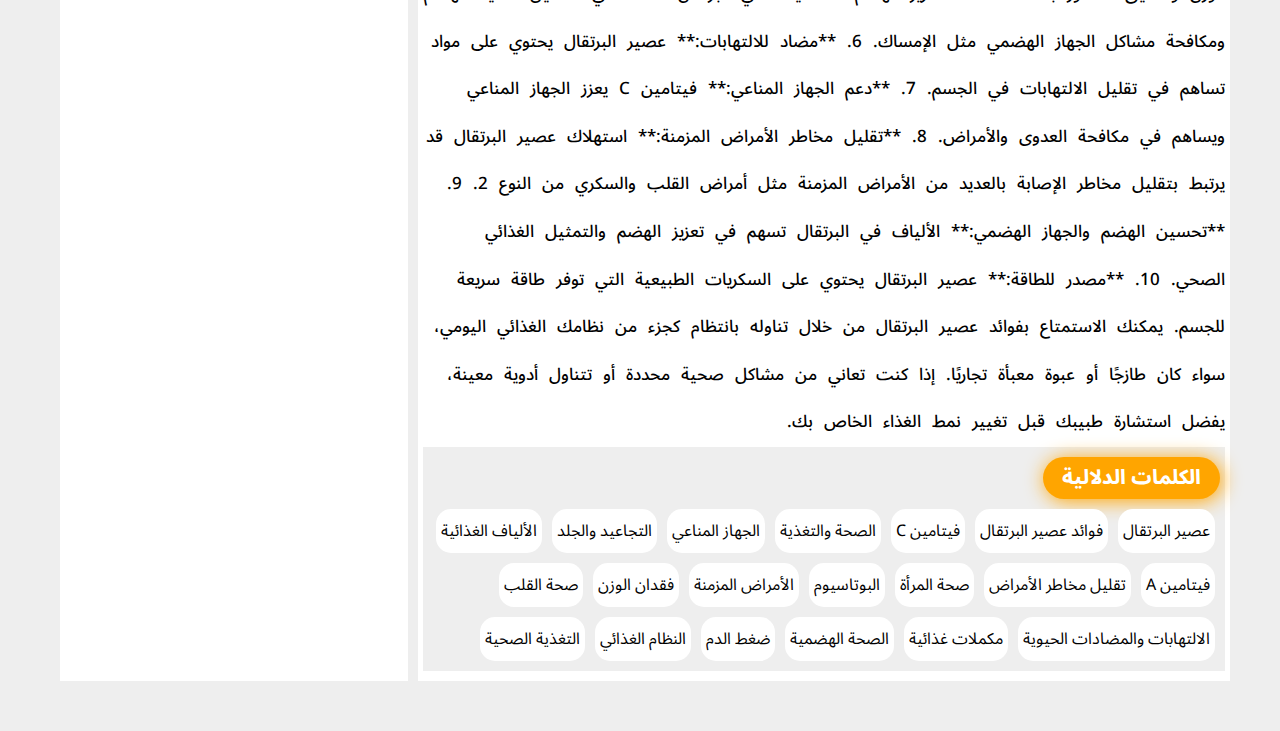
==== commit 223295c7: "Update index.html" ====
--- a/index.html
+++ b/index.html
@@ -78,7 +78,7 @@
                 </div>
                 <img src="image/orange.jpg" alt="orange" width="100%" height="auto" />
                 <div class="body">
-                    <h4 class="bold">ما هو البرتقال ؟</h4>
+                    <h1 class="bold">ما هو البرتقال ؟</h1>
                     <p class="p">البرتقال هو نوع من الفاكهة واحدة من أكثر الفواكه شهرةً وانتشارًا في العالم. يُعرف
                         البرتقال بالاسم
                         العلمي Citrus ×
@@ -86,7 +86,7 @@
                         اللذيذة
                         والمنعشة.
                     </p>
-                    <h4>ما هي فوائد البرتقال</h4>
+                    <h1>ما هي فوائد البرتقال</h1>
                     <ul>
   <li>يحتوي على فيتامين C الذي يعزز جهاز المناعة.</li>
   <li>يحتوي على مضادات الأكسدة التي تساعد في مكافحة الالتهابات.</li>
@@ -95,35 +95,35 @@
                         <li>يُعد البرتقال فاكهة غنية بالبوتاسيوم والألياف، وهي مواد مسؤولة عن تنظيم وتعزيز وظيفة القلب.</li>
   <li>يساعد في تقليل مستويات ضغط الدم.</li>
 </ul>
-                    <h4 class="bold">ما هي الفيتامينات الموجودة في البرتقال؟</h4>
+                    <h1 class="bold">ما هي الفيتامينات الموجودة في البرتقال؟</h1>
                     <p class="p">البرتقال هو واحدة من أشهر الفواكه في العالم، ويُعتبر رمزًا للصحة والانتعاش بفضل نكهته
                         اللذيذة وفوائده الغذائية. إنه
                         يحتوي على مجموعة من الفيتامينات والعناصر الغذائية التي تجعله خيارًا صحيًا ولذيذًا للأكل. دعونا
                         نستكشف الفيتامينات
                         الرئيسية التي توجد في البرتقال والفوائد التي يمكن أن تقدمها لصحتك:</p>
-                    <h4 class="bold">1. فيتامين C:</h4>
+                    <h1 class="bold">1. فيتامين C:</h1>
                     <p class="p">البرتقال يعتبر مصدرًا غنيًا بفيتامين C، والذي يعد أحد الفيتامينات الأساسية لصحة الجسم.
                         يساهم فيتامين C في دعم الجهاز المناعي ويساعد الجسم على مكافحة الالتهابات والأمراض.
                         يعزز تناول البرتقال وفيتامين C أيضًا صحة الجلد ويساعد في تكوين الكولاجين الذي يحافظ على مرونة
                         البشرة.
                     </p>
-                    <h4 class="bold">2. فيتامين A:</h4>
+                    <h1 class="bold">2. فيتامين A:</h1>
                     <p class="p">البرتقال يحتوي على كميات قليلة من فيتامين A.
                         فيتامين A مهم للرؤية الصحية ويساعد في الحفاظ على البصر الليلي الجيد.
                         إنه أيضًا مفيد لصحة الجلد والأغشية المخاطية ويشجع على نمو الأنسجة السليم.
                     </p>
-                    <h4 class="bold">3. فيتامينات B:</h4>
+                    <h1 class="bold">3. فيتامينات B:</h1>
                     <p class="p">البرتقال يحتوي على فيتامينات ب المجموعة بما في ذلك فيتامين B1 (ثيامين) وفيتامين B6
                         (بيريدوكسين).
                         هذه الفيتامينات تلعب دورًا هامًا في دعم عملية التمثيل الغذائي وإنتاج الطاقة.
                         يمكن أن تساهم فيتامينات B في تقوية الجهاز العصبي والحفاظ على صحة الجلد والشعر.
                     </p>
-                    <h4 class="bold">4. الألياف الغذائية:</h4>
+                    <h1 class="bold">4. الألياف الغذائية:</h1>
                     <p class="p">البرتقال غني بالألياف الغذائية التي تساعد في تحسين عملية الهضم والمساهمة في الشعور
                         بالامتلاء.
                         تلعب الألياف دورًا في تنظيم مستويات السكر في الدم والحفاظ على صحة القلب.
                     </p>
-                    <h4 class="bold">ما هي فوائد البرتقال للرجال</h4>
+                    <h1 class="bold">ما هي فوائد البرتقال للرجال</h1>
                     <p class="p">تعزيز الجهاز المناعي: يحتوي البرتقال على كميات كبيرة من فيتامين C، الذي يساهم في تعزيز
                         الجهاز المناعي وزيادة مقاومة
                         الجسم للالتهابات والأمراض. هذا يمكن أن يساعد الرجال في الحفاظ على صحتهم العامة والوقاية من
@@ -156,7 +156,7 @@
                         صحي للرجال. ومع ذلك، يجب دمجها في طعام يحتوي على تنوع وتوازن لضمان الاستفادة القصوى من فوائدها.
                     </p>
                     <img src="image/orange-2.jpg" alt="orange" width="100%" height="auto">
-                    <h4 class="bold">ما هي فوائد البرتقال للنساء</h4>
+                    <h1 class="bold">ما هي فوائد البرتقال للنساء</h1>
                     <p class="p">تعزيز الجمال وصحة الجلد: البرتقال غني بفيتامين C، وهو مضاد للأكسدة يلعب دورًا هامًا في
                         تحفيز إنتاج الكولاجين، مما يعزز
                         مرونة البشرة ويقلل من ظهور التجاعيد والخطوط الدقيقة. كما يساعد في تفتيح البشرة وتقليل مشاكل
@@ -185,7 +185,7 @@
                         الراغبات في فقدان الوزن.
                     </p>
                     <img src="image/juice.jpg" alt="juice width=" 100%" height="auto">
-                    <h4 class=" bold">فوائد عصير البرتقال</h4>
+                    <h1 class=" bold">فوائد عصير البرتقال</h1>
                     <p class="p">
                         عصير البرتقال له العديد من الفوائد الصحية الهامة نظرًا لمحتواه الغني بالمواد الغذائية والعناصر
                         الغذائية المفيدة. إليك
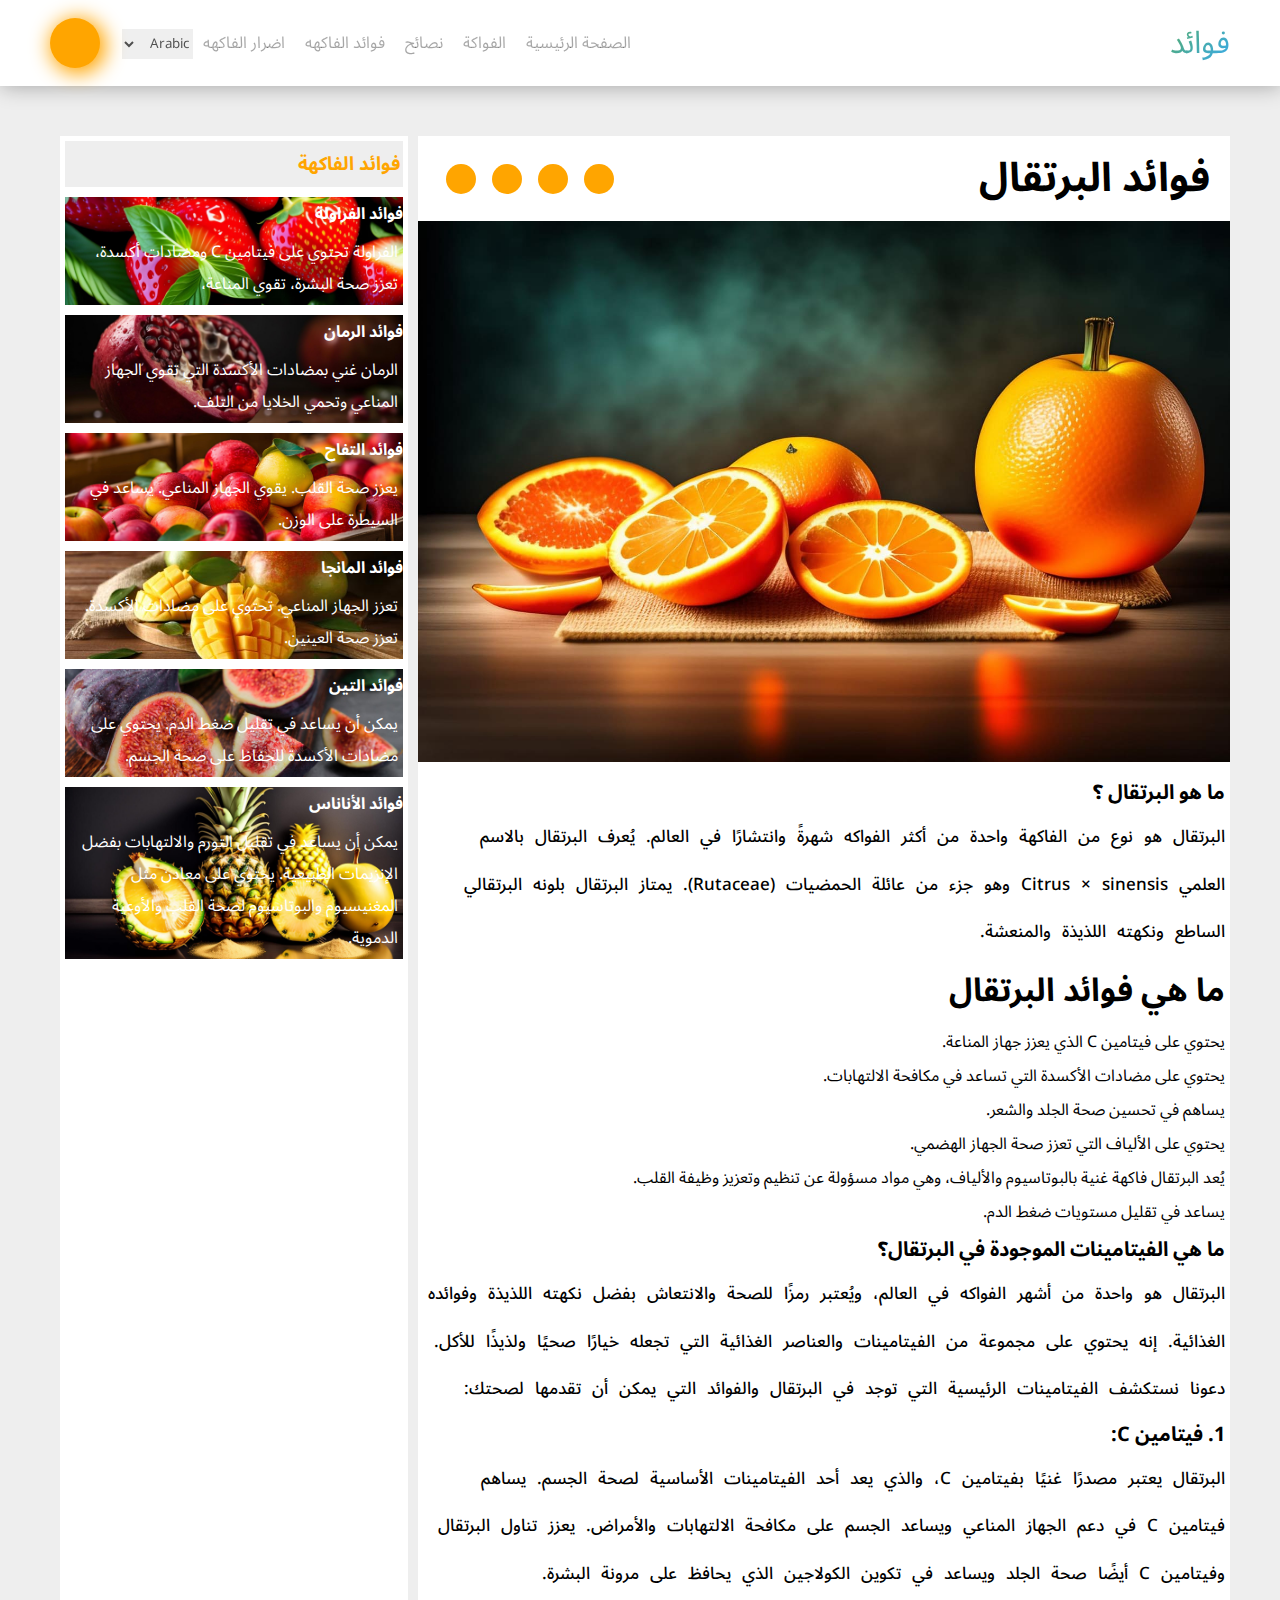
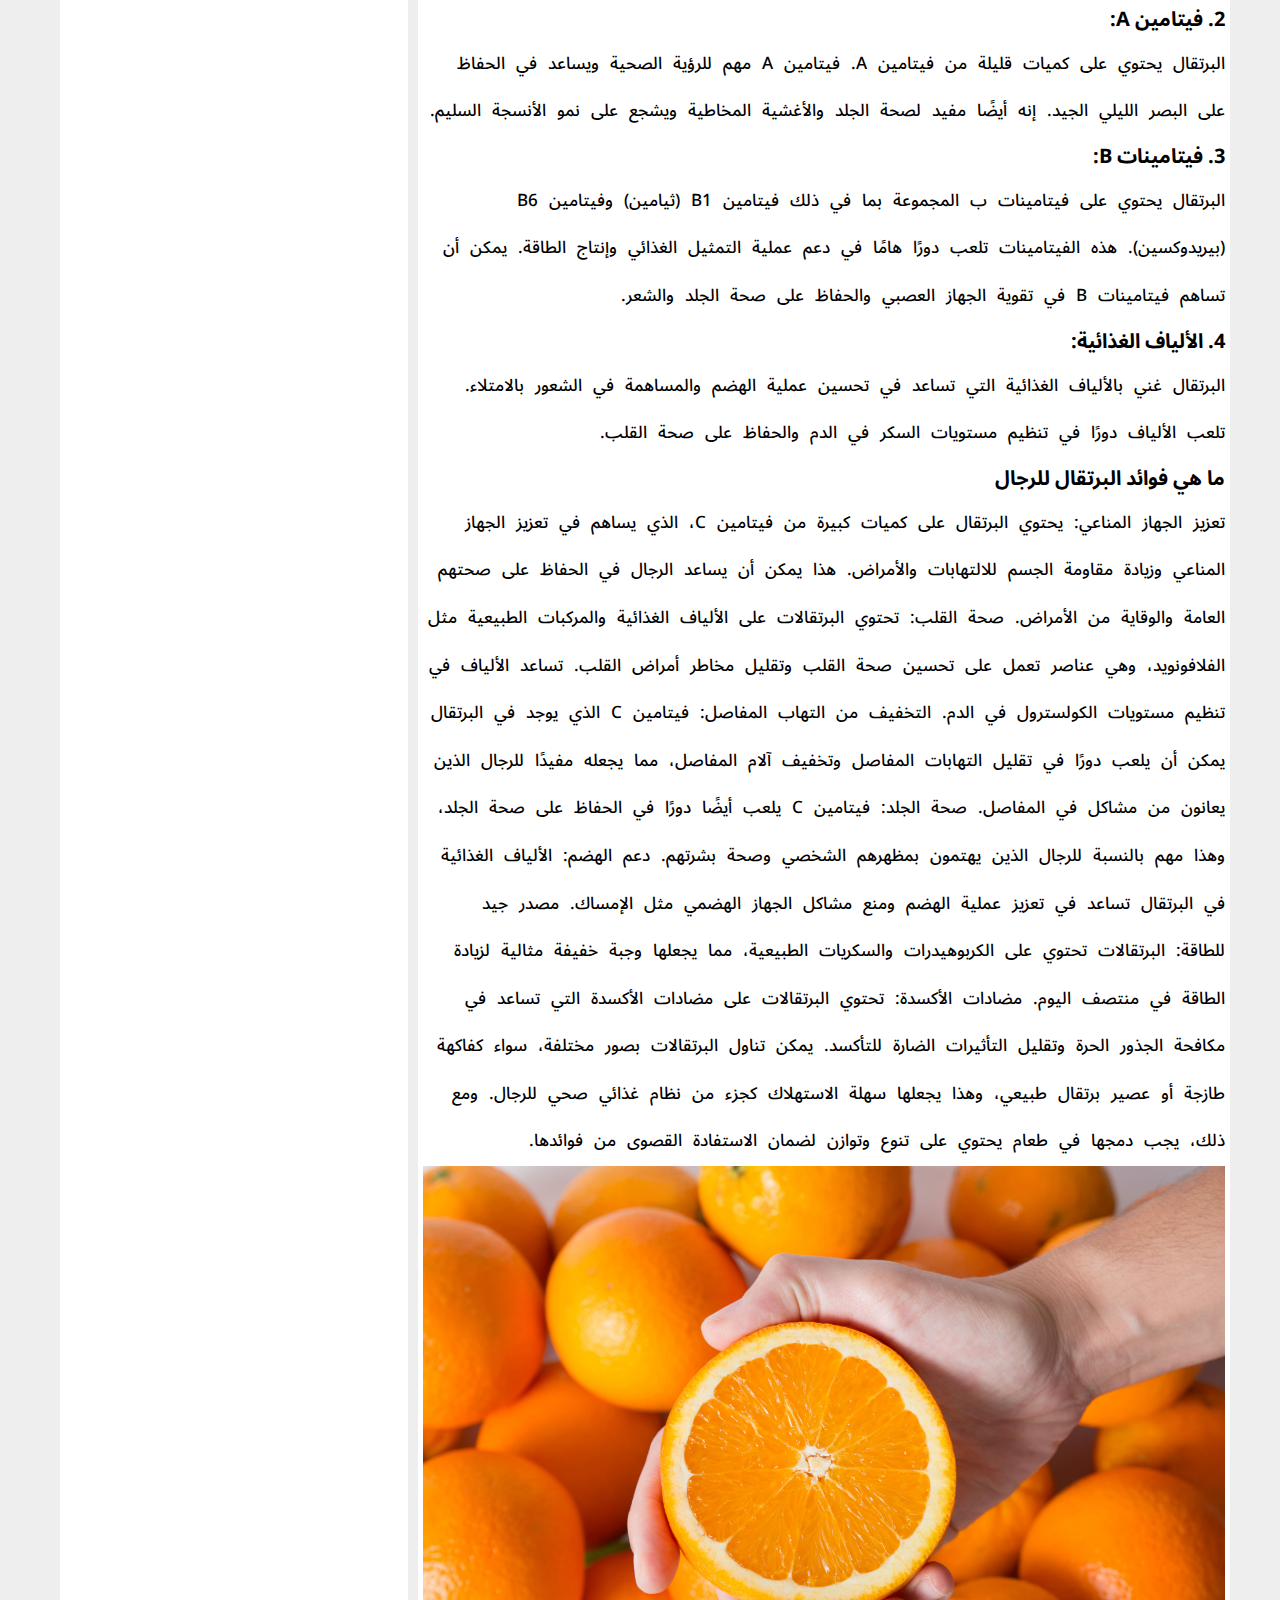
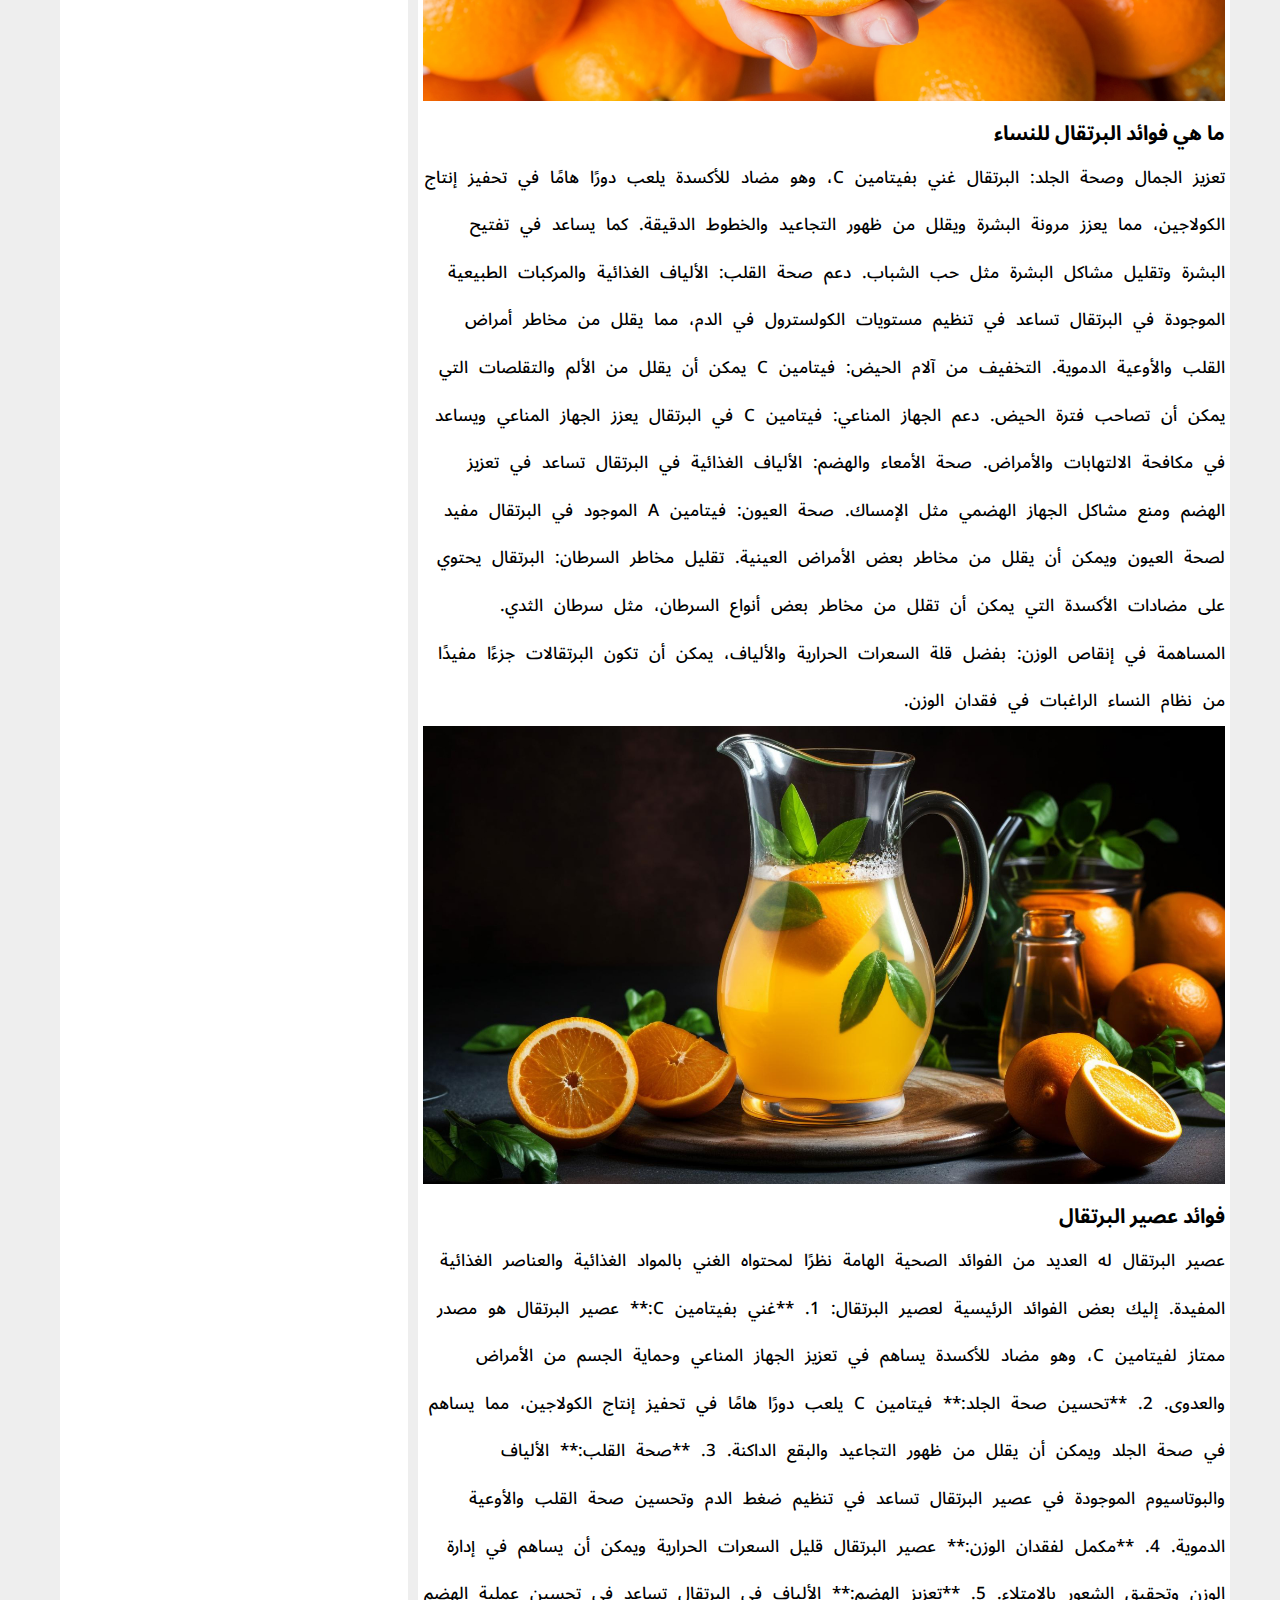
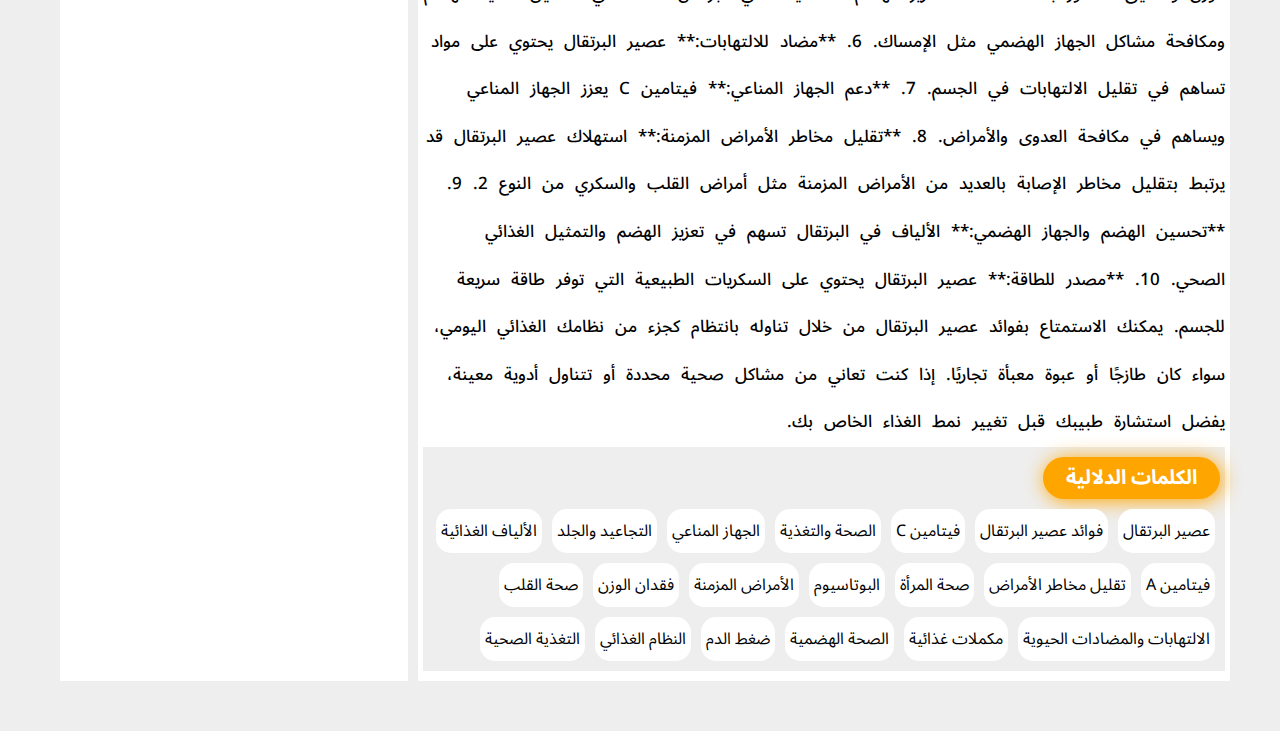
==== commit edccb656: "Update index.html" ====
--- a/index.html
+++ b/index.html
@@ -87,7 +87,7 @@
                         والمنعشة.
                     </p>
                     <h1>ما هي فوائد البرتقال</h1>
-                    <ul>
+                    <ul class="ul">
   <li>يحتوي على فيتامين C الذي يعزز جهاز المناعة.</li>
   <li>يحتوي على مضادات الأكسدة التي تساعد في مكافحة الالتهابات.</li>
   <li>يساهم في تحسين صحة الجلد والشعر.</li>
--- a/CSS/style.css
+++ b/CSS/style.css
@@ -290,7 +290,7 @@
 
 .landing .container .right .body .bold {
     font-size: 20px;
-    font-weight: 800;
+    font-weight: bold;
 }
 
 .landing .container .right .body .p {
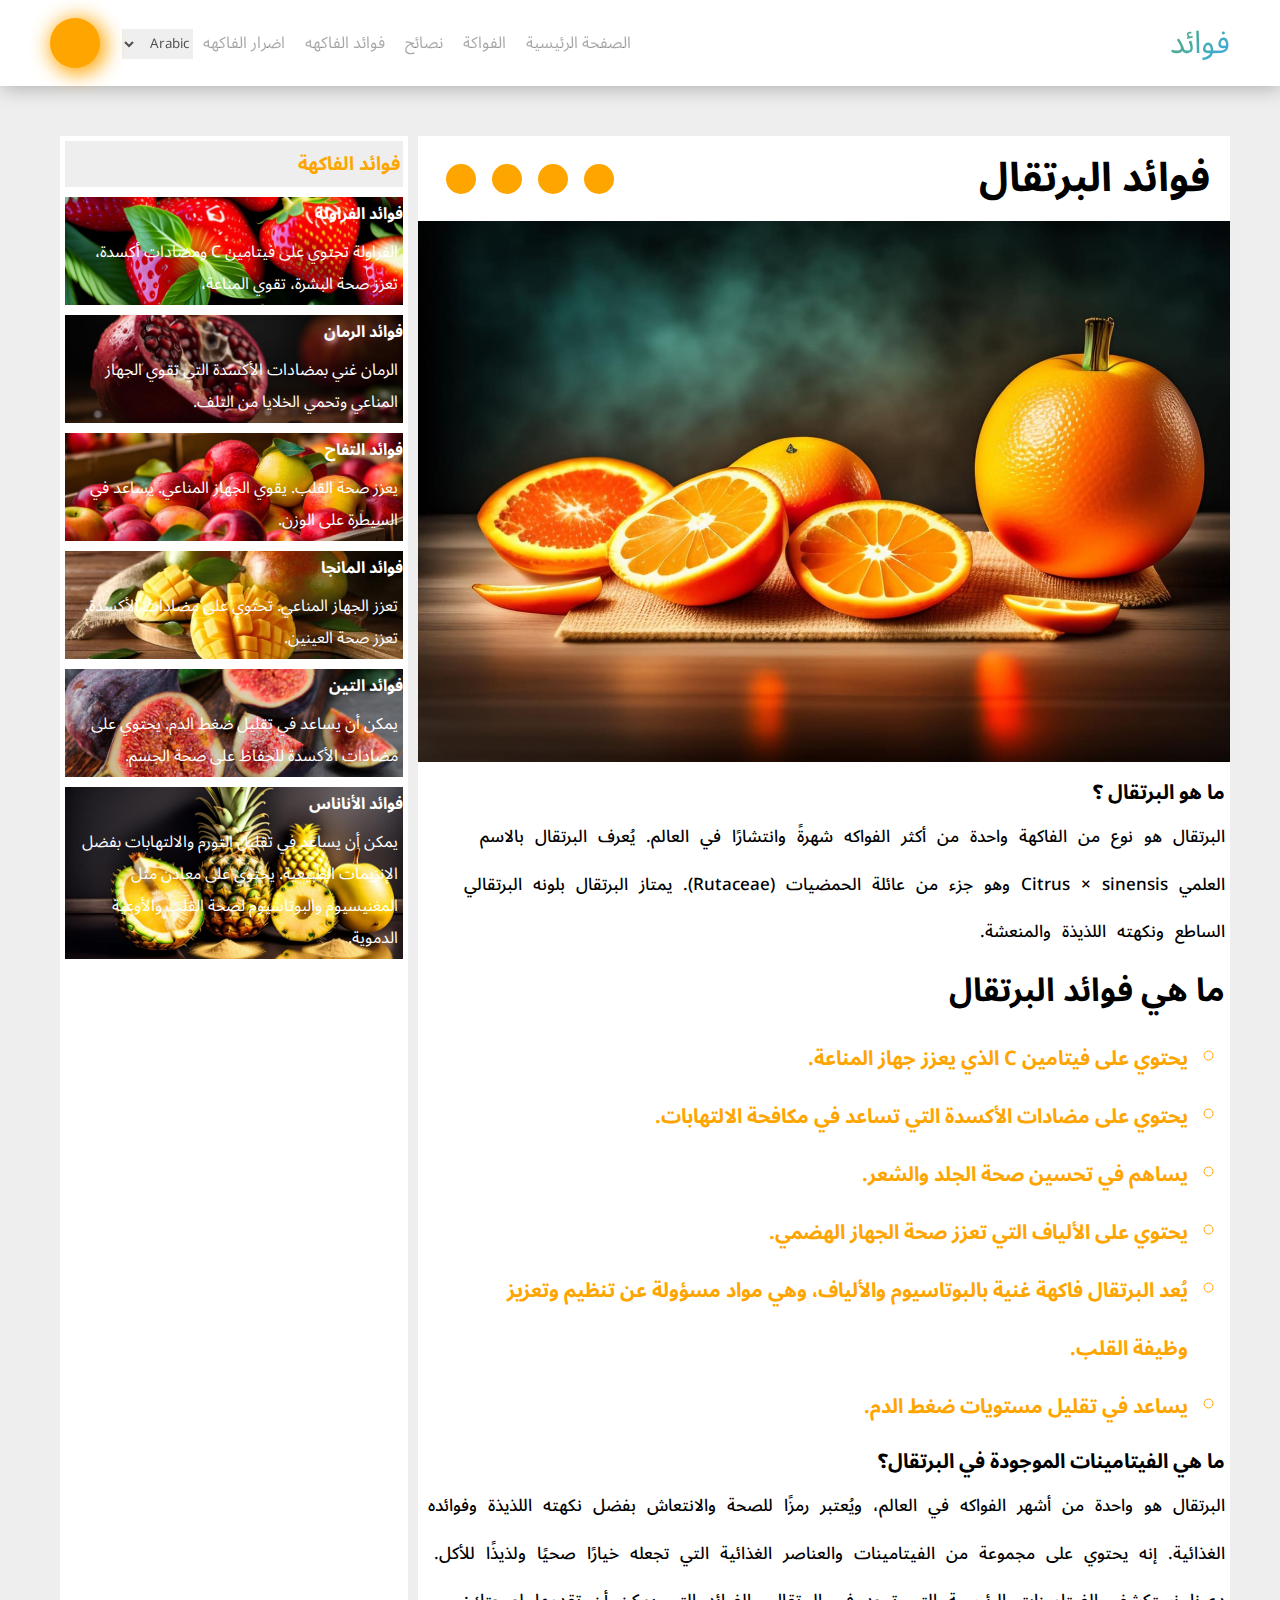
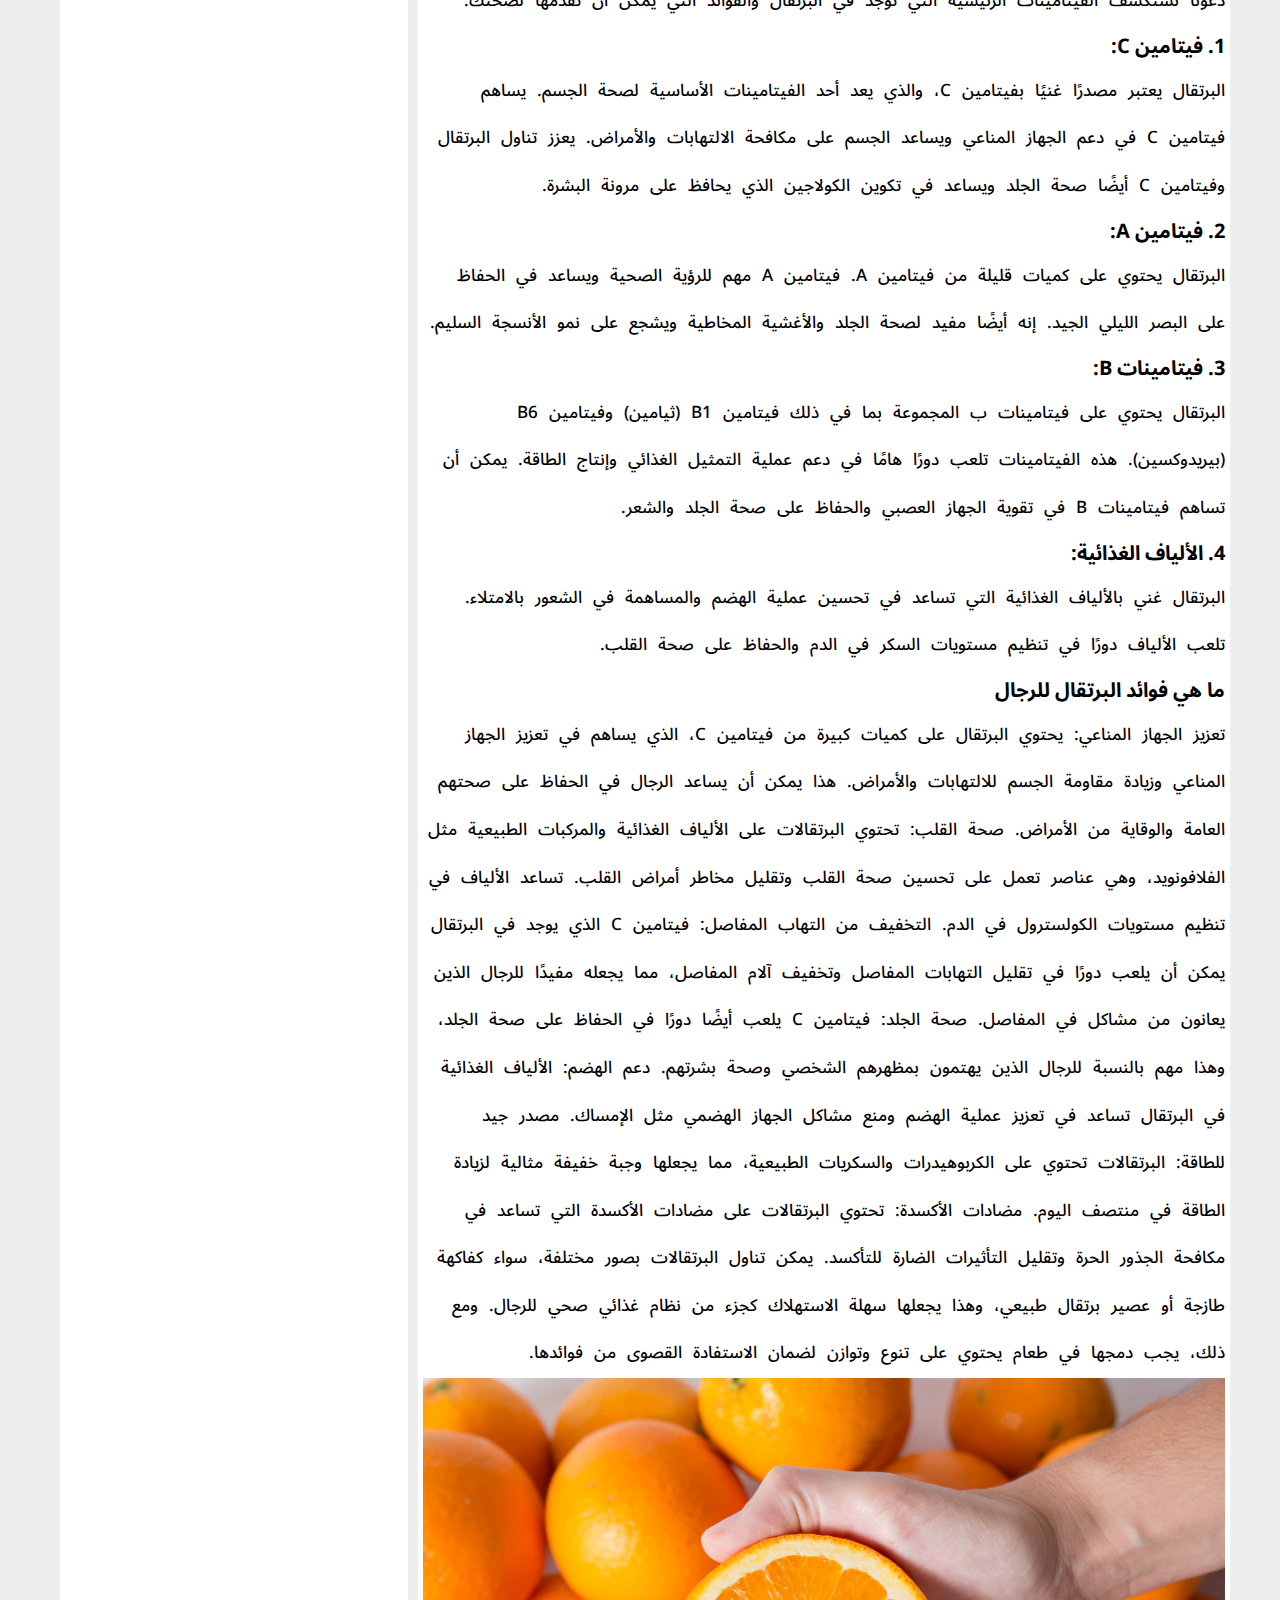
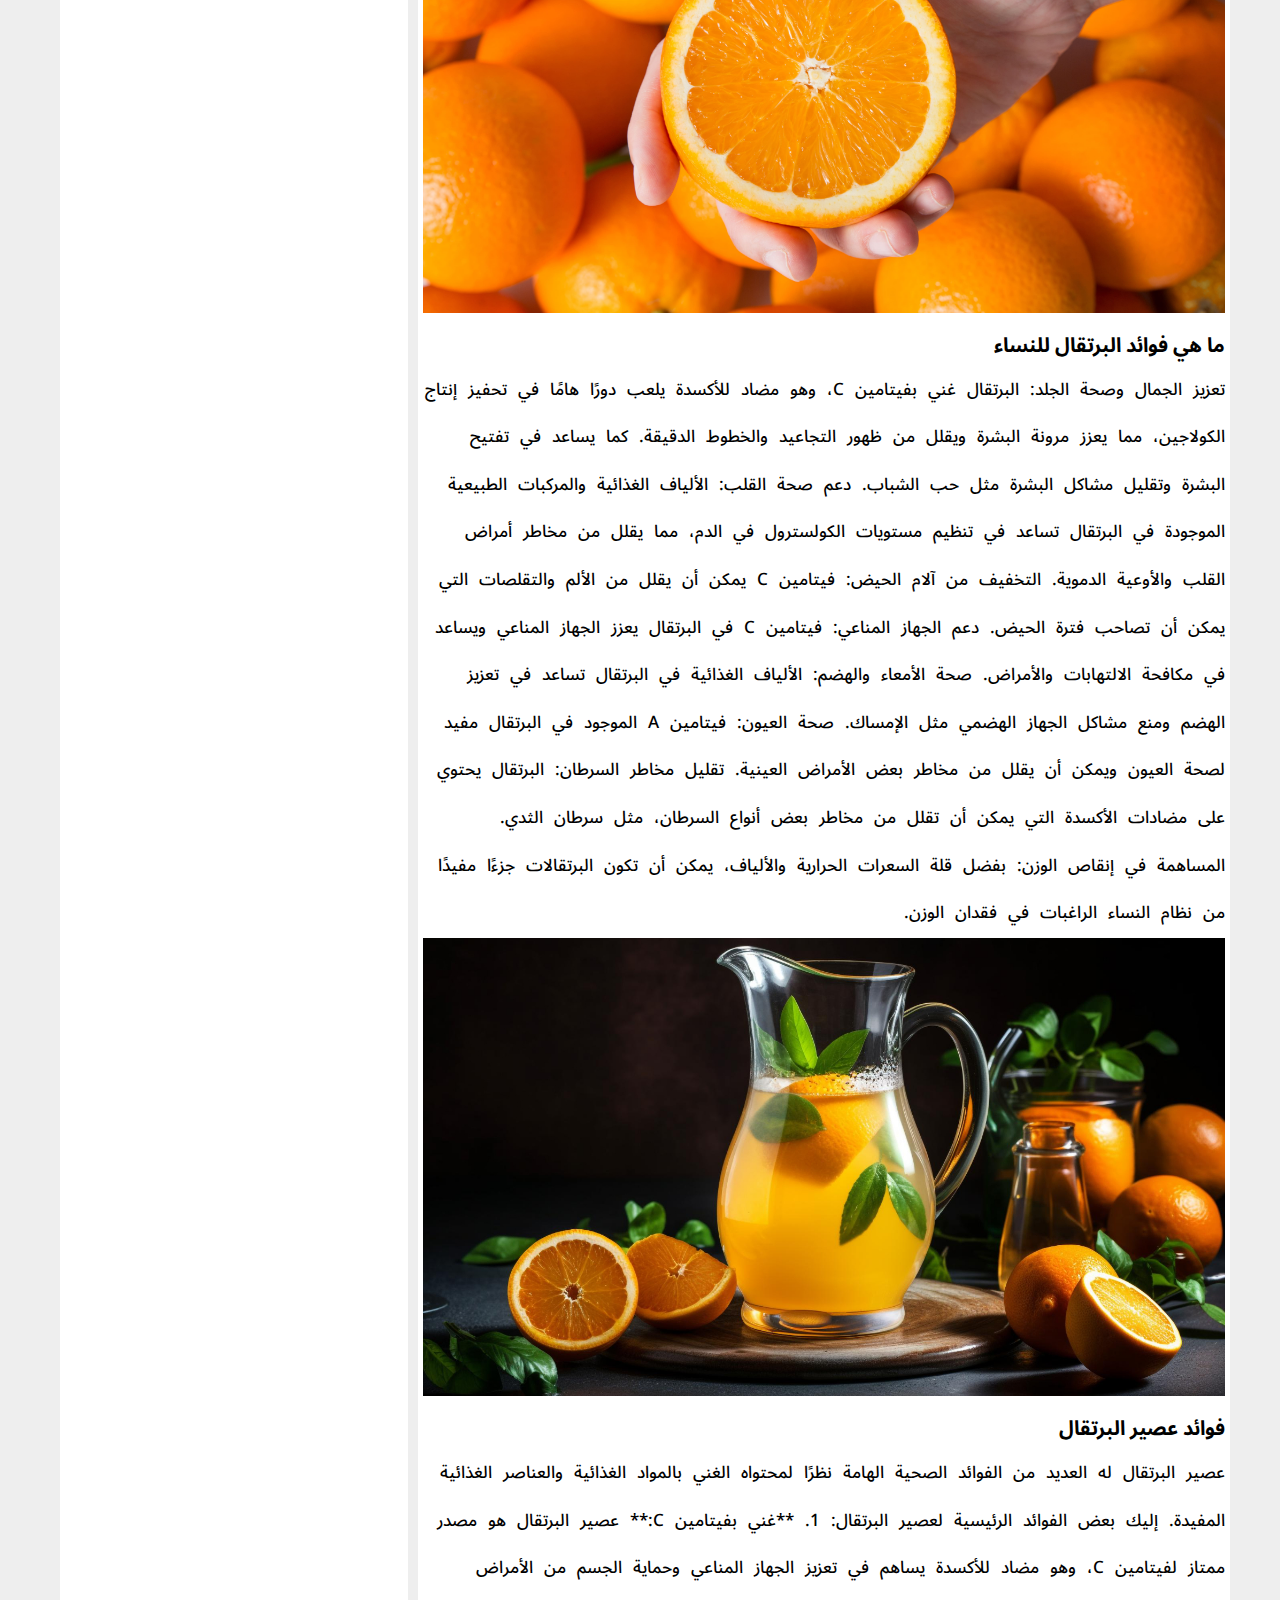
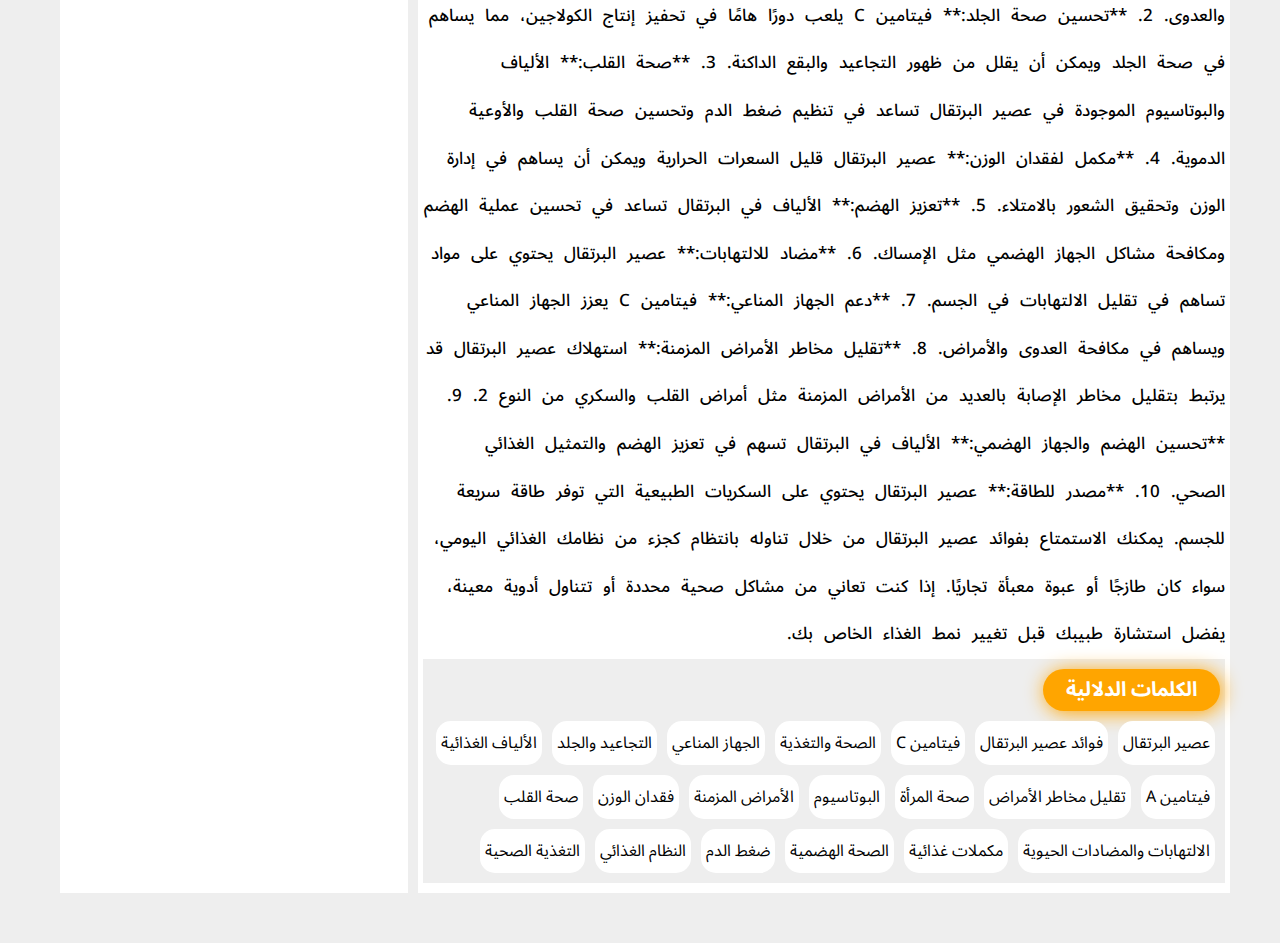
==== commit c22b98ec: "Update index.html" ====
--- a/index.html
+++ b/index.html
@@ -9,6 +9,11 @@
     <meta name="description"
         content="استكشف فوائد البرتقال على موقعنا. تعرف على التغذية والفيتامينات والاستخدامات الصحية والمزيد حول هذه الفاكهة اللذيذة. مصدرك الموثوق للمعلومات حول فوائد البرتقال">
     <link href="image/logo.png" rel="shortcut icon" type="image/x-icon">
+    <meta name="og:title" content="فوائد - fawayid" />
+<meta name="og:type" content="article" />
+<meta name="og:image" content="image/logo.png" />
+<meta name="og:description" content="استكشف فوائد البرتقال على موقعنا. تعرف على التغذية والفيتامينات والاستخدامات الصحية والمزيد حول هذه الفاكهة اللذيذة. مصدرك الموثوق للمعلومات حول فوائد البرتقال
+" /> 
     <!-- Google fonts -->
     <link rel="preconnect" href="https://fonts.googleapis.com">
     <link rel="preconnect" href="https://fonts.gstatic.com" crossorigin>
--- a/CSS/style.css
+++ b/CSS/style.css
@@ -11,6 +11,16 @@
     --main-color: orange;
 }
 
+.ul{
+    padding: 5px 37px;
+    font-size: 20px;
+    line-height: 2.9;
+}
+.ul li{
+        list-style: circle;
+        font-weight: bold;
+    color: var(--main-color);
+}
 .container {
     padding: 50px 50px;
 }
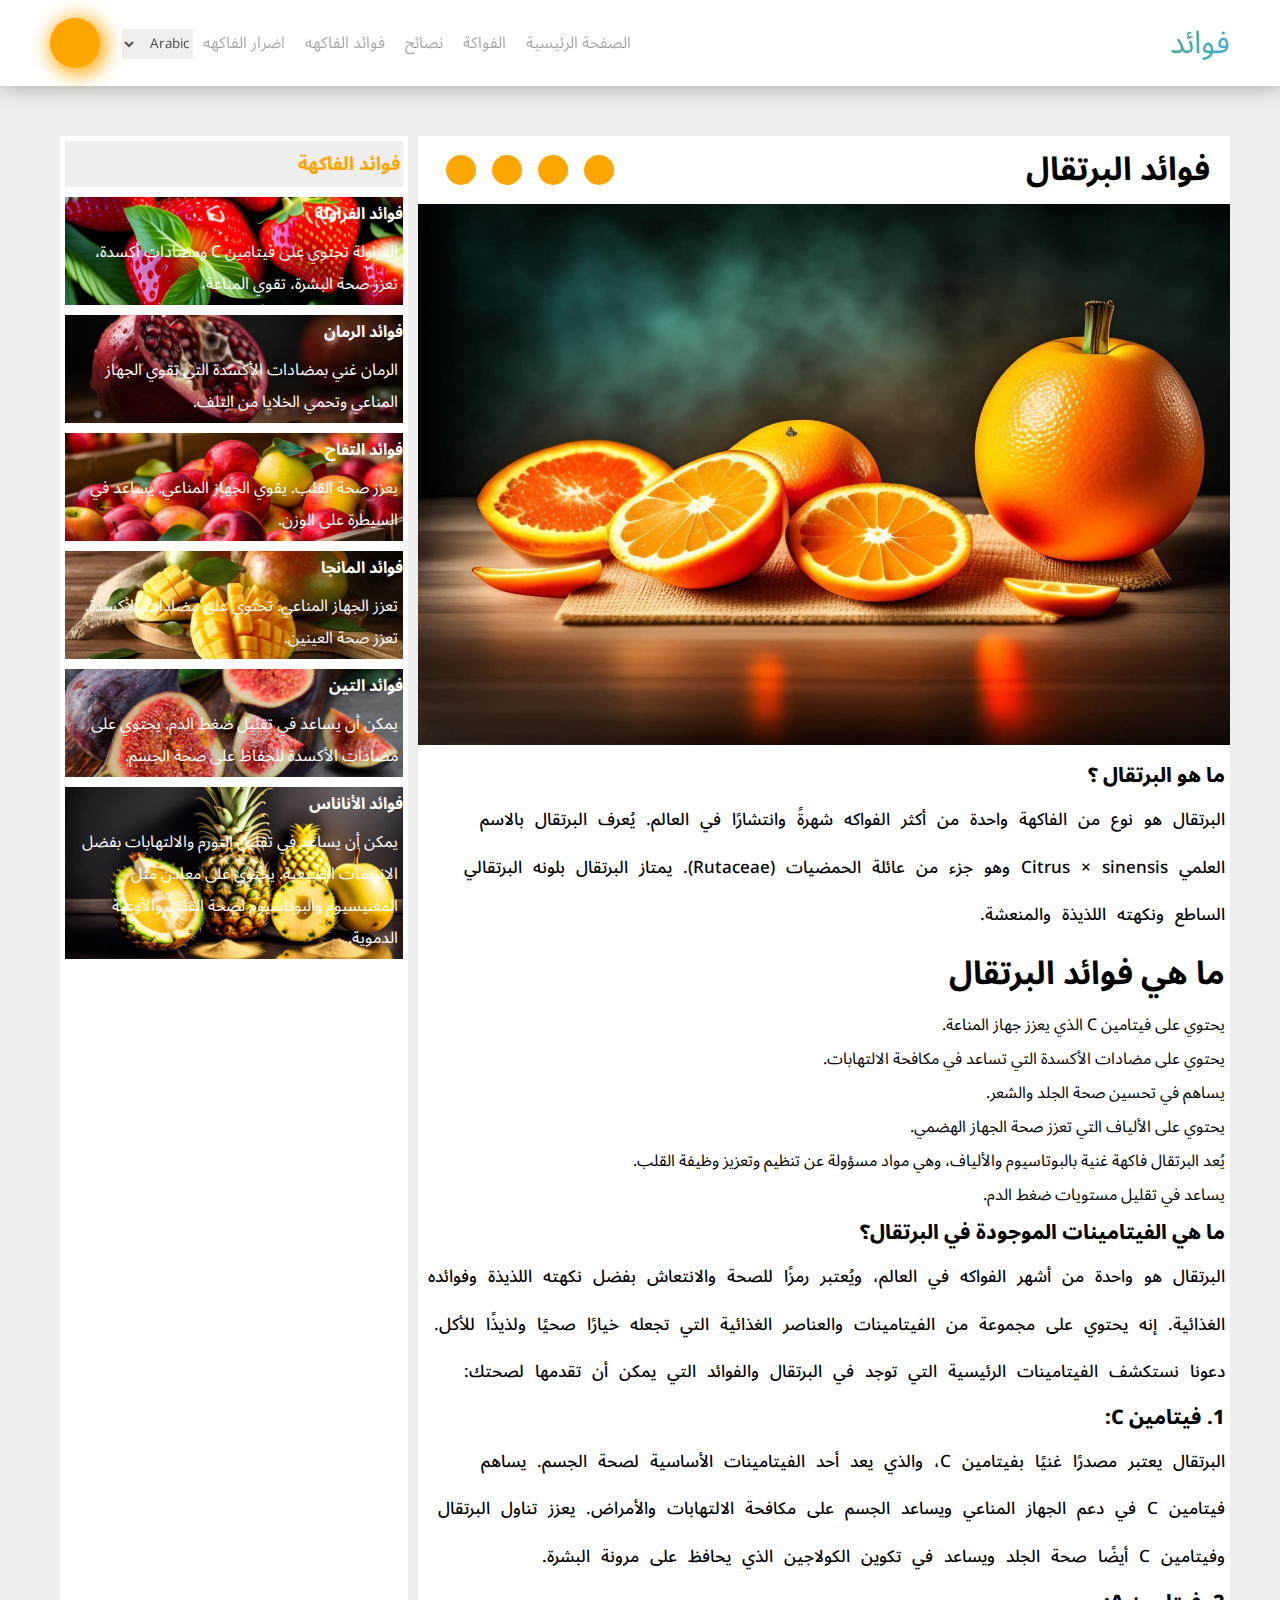
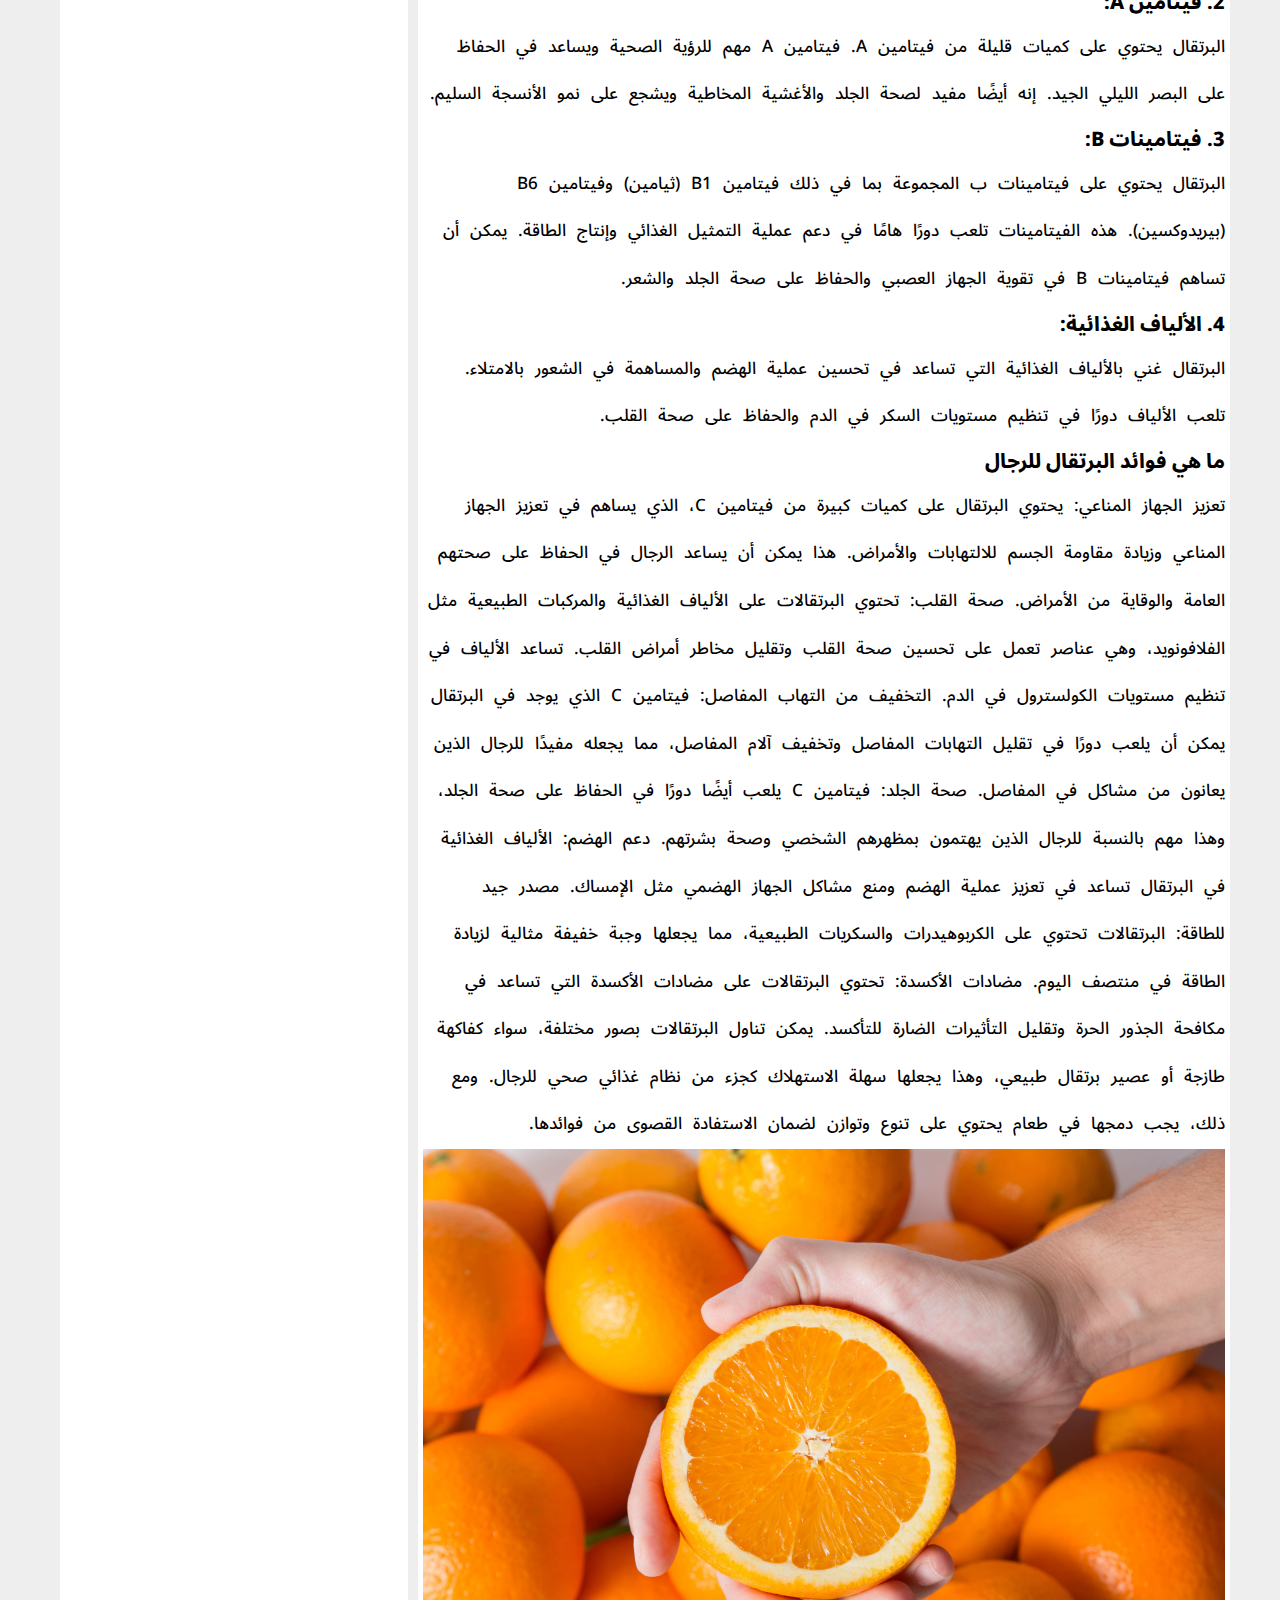
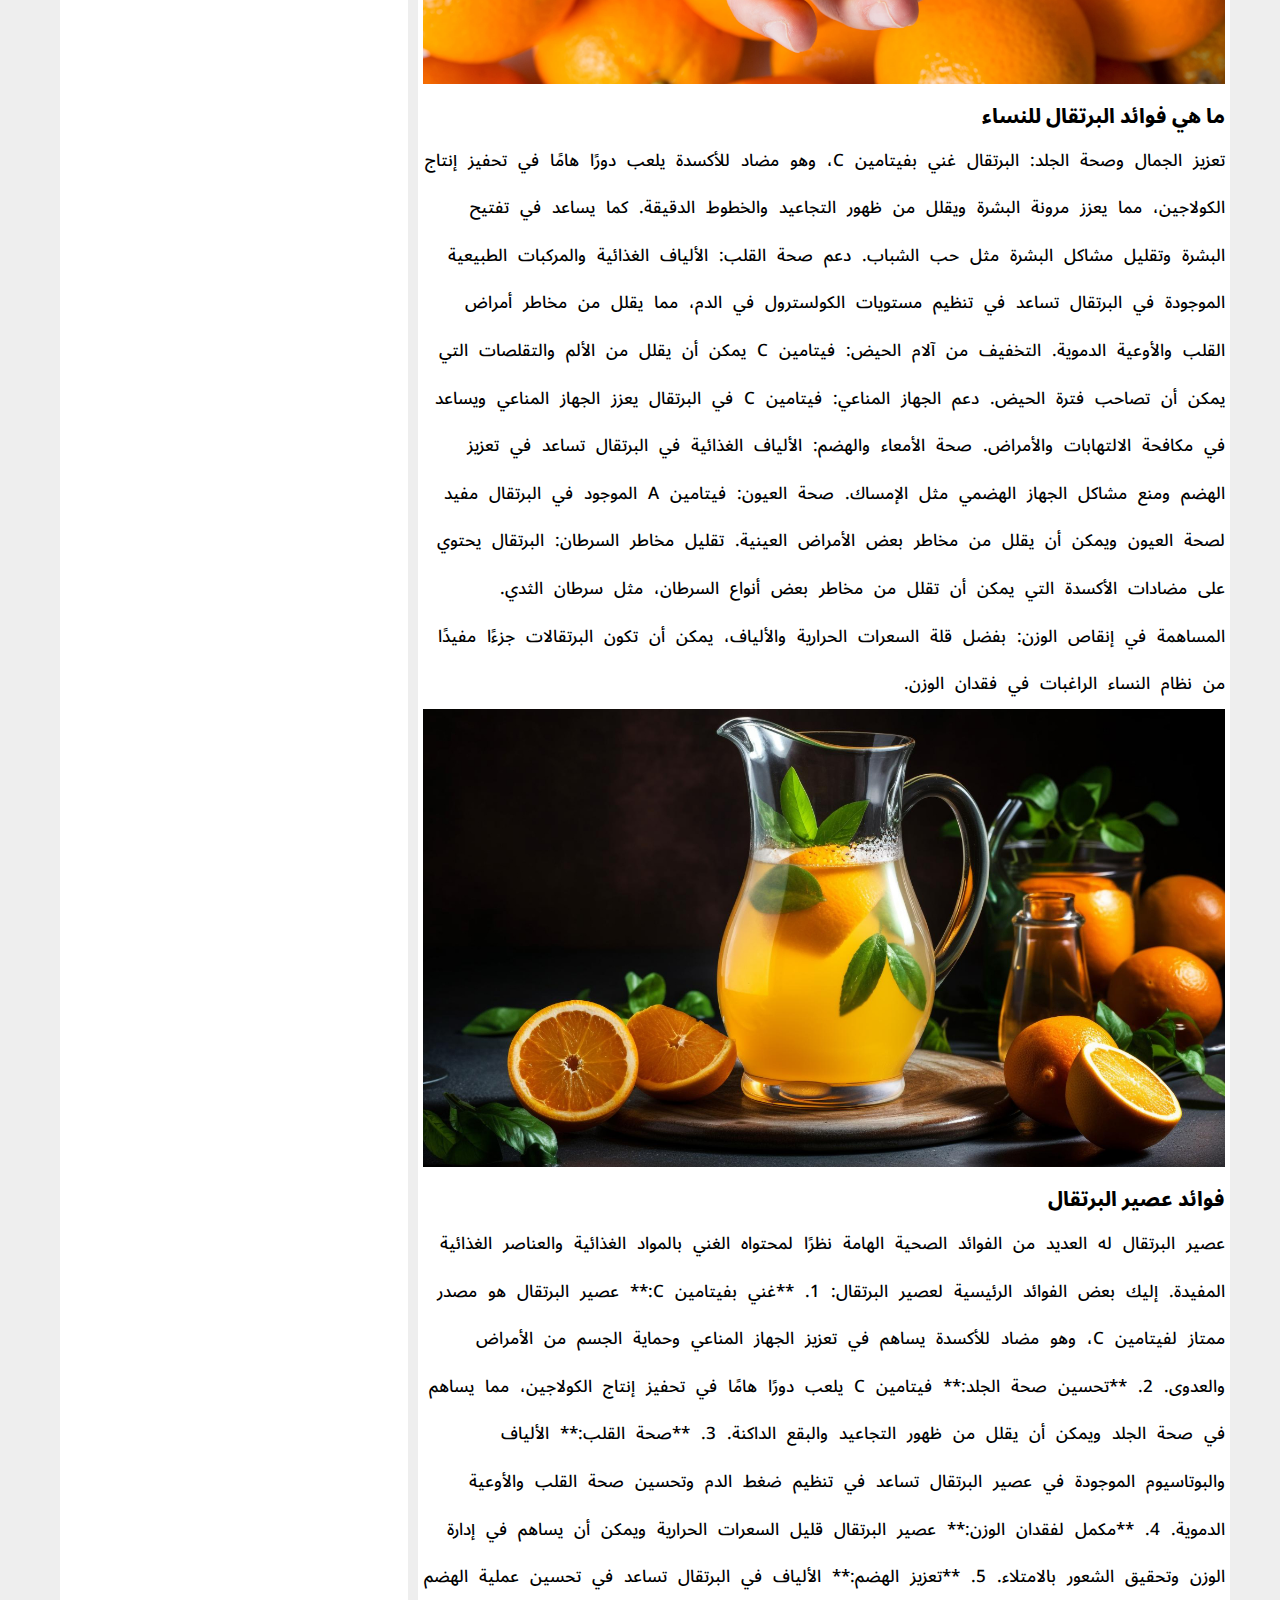
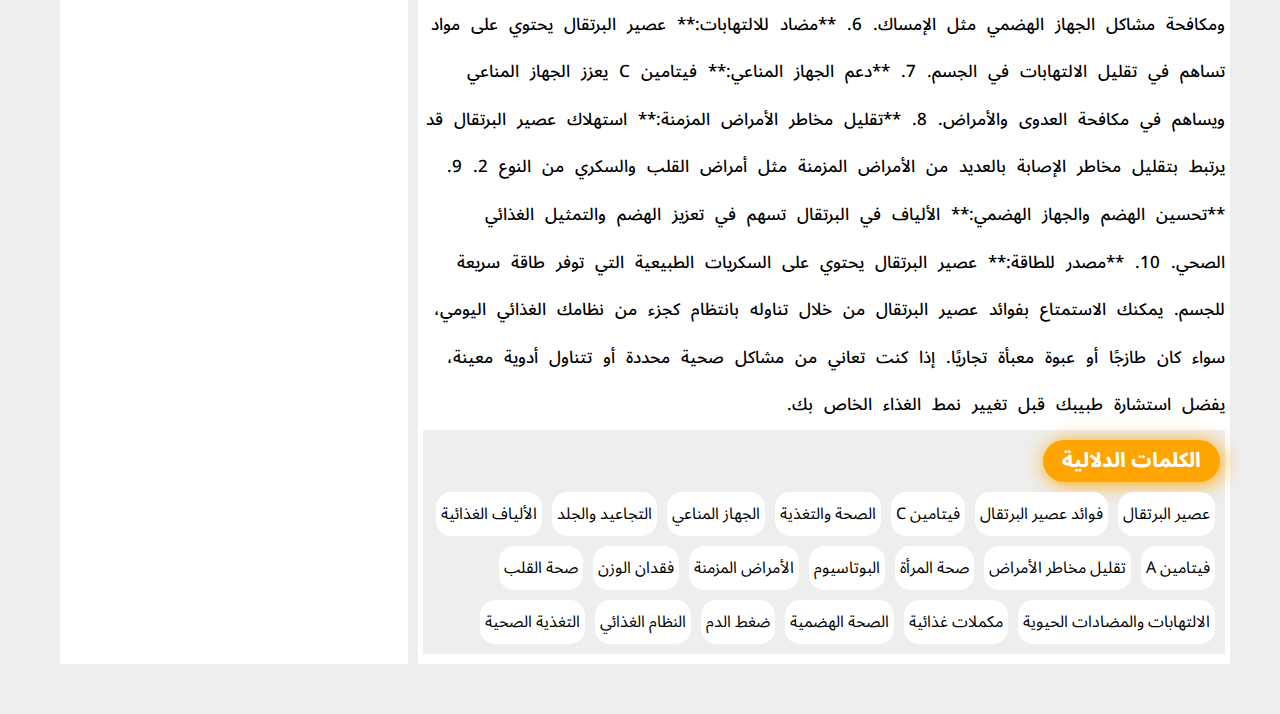
==== commit a7478dc6: "Update index.html" ====
--- a/index.html
+++ b/index.html
@@ -14,6 +14,7 @@
 <meta name="og:image" content="image/logo.png" />
 <meta name="og:description" content="استكشف فوائد البرتقال على موقعنا. تعرف على التغذية والفيتامينات والاستخدامات الصحية والمزيد حول هذه الفاكهة اللذيذة. مصدرك الموثوق للمعلومات حول فوائد البرتقال
 " /> 
+     <meta property="og:site_name" content="فوائد - fawayid">
     <!-- Google fonts -->
     <link rel="preconnect" href="https://fonts.googleapis.com">
     <link rel="preconnect" href="https://fonts.gstatic.com" crossorigin>
@@ -40,11 +41,11 @@
 <body>
     <header>
         <div class="container">
-            <a href="index.html" class="logo">فوائد</a>
+            <a href="main.html" class="logo">فوائد</a>
             <nav>
                 <a href="#" class="X"><i class="fa-regular fa-circle-xmark"></i></a>
                 <ul>
-                    <li><a href="index.html" data-name="الصفحة الرئيسية">الصفحة الرئيسية</a></li>
+                    <li><a href="main.html" data-name="الصفحة الرئيسية">الصفحة الرئيسية</a></li>
                     <li><a href="#" data-name="الفواكة">الفواكة</a></li>
                     <li><a href="#" data-name="نصائح">نصائح</a></li>
                     <li><a href="#" data-name="فوائد الفاكهه">فوائد الفاكهه</a></li>
--- a/CSS/style.css
+++ b/CSS/style.css
@@ -11,20 +11,12 @@
     --main-color: orange;
 }
 
-.ul{
-    padding: 5px 37px;
-    font-size: 20px;
-    line-height: 2.9;
-}
-.ul li{
-        list-style: circle;
-        font-weight: bold;
-    color: var(--main-color);
-}
 .container {
     padding: 50px 50px;
 }
-
+img{
+    width: 100%;
+}
 @media (max-width:574px) {
     .container {
         padding: 50px 10px;
@@ -268,7 +260,7 @@
     padding: 0 20px;
 }
 
-.landing .container .right .head h1 {
+.landing .container .right .head h2 {
     font-size: 40px;
     color: #000;
 }
@@ -300,7 +292,7 @@
 
 .landing .container .right .body .bold {
     font-size: 20px;
-    font-weight: bold;
+    font-weight: 800;
 }
 
 .landing .container .right .body .p {
@@ -445,7 +437,52 @@
         justify-content: space-evenly;
     }
 }
-
+.hero{
+    width: 100%;
+    height: 100vh;
+}
+.swiper{
+    width: 100%;
+    height: 100%;
+}
+.hero .swiper .swiper-slide{
+    background-position: center;
+    background-repeat: no-repeat;
+    background-size: cover;
+    display: flex;
+    align-items: center;
+    justify-content: center;
+    flex-direction: column;
+}
+.hero .swiper .swiper-wrapper .swiper-slide h1{
+    font-size: 60px;
+    color: var(--main-color);
+    font-weight: bold;
+}
+.hero .swiper .swiper-wrapper .swiper-slide p {
+    color: #bc2700;
+    font-size: 35px;
+    width: 50%;
+    text-align: center;
+}
+@media (max-width: 941px) {
+    .hero .swiper .swiper-wrapper .swiper-slide h1{
+        font-size: 45px;
+    }
+    .hero .swiper .swiper-wrapper .swiper-slide p {
+        font-size: 30px;
+        width: 80%;
+    }
+}
+@media (max-width: 496px) {
+    .hero .swiper .swiper-wrapper .swiper-slide h1{
+        font-size: 40px;
+    }
+    .hero .swiper .swiper-wrapper .swiper-slide p {
+        font-size: 25px;
+        width: 90%;
+    }
+}
 /* anmation  */
 @keyframes anmate {
     10% {
